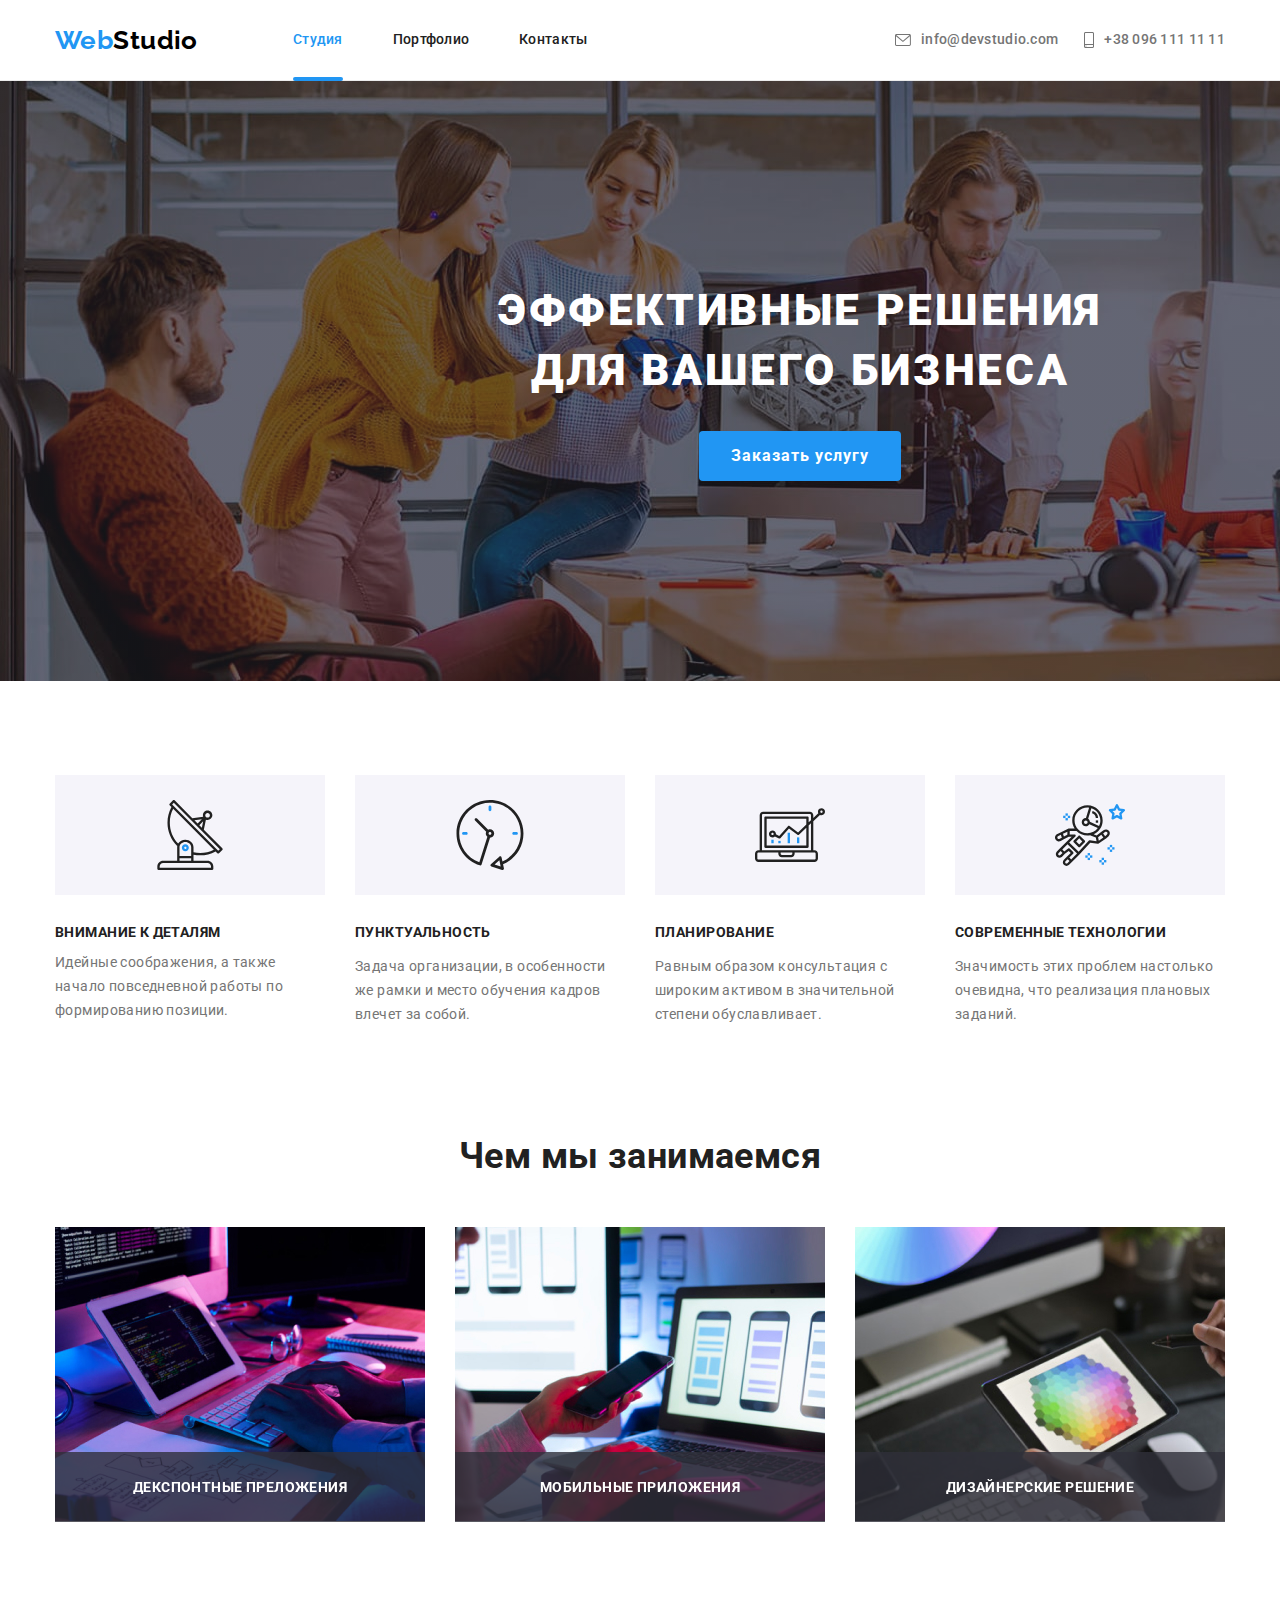
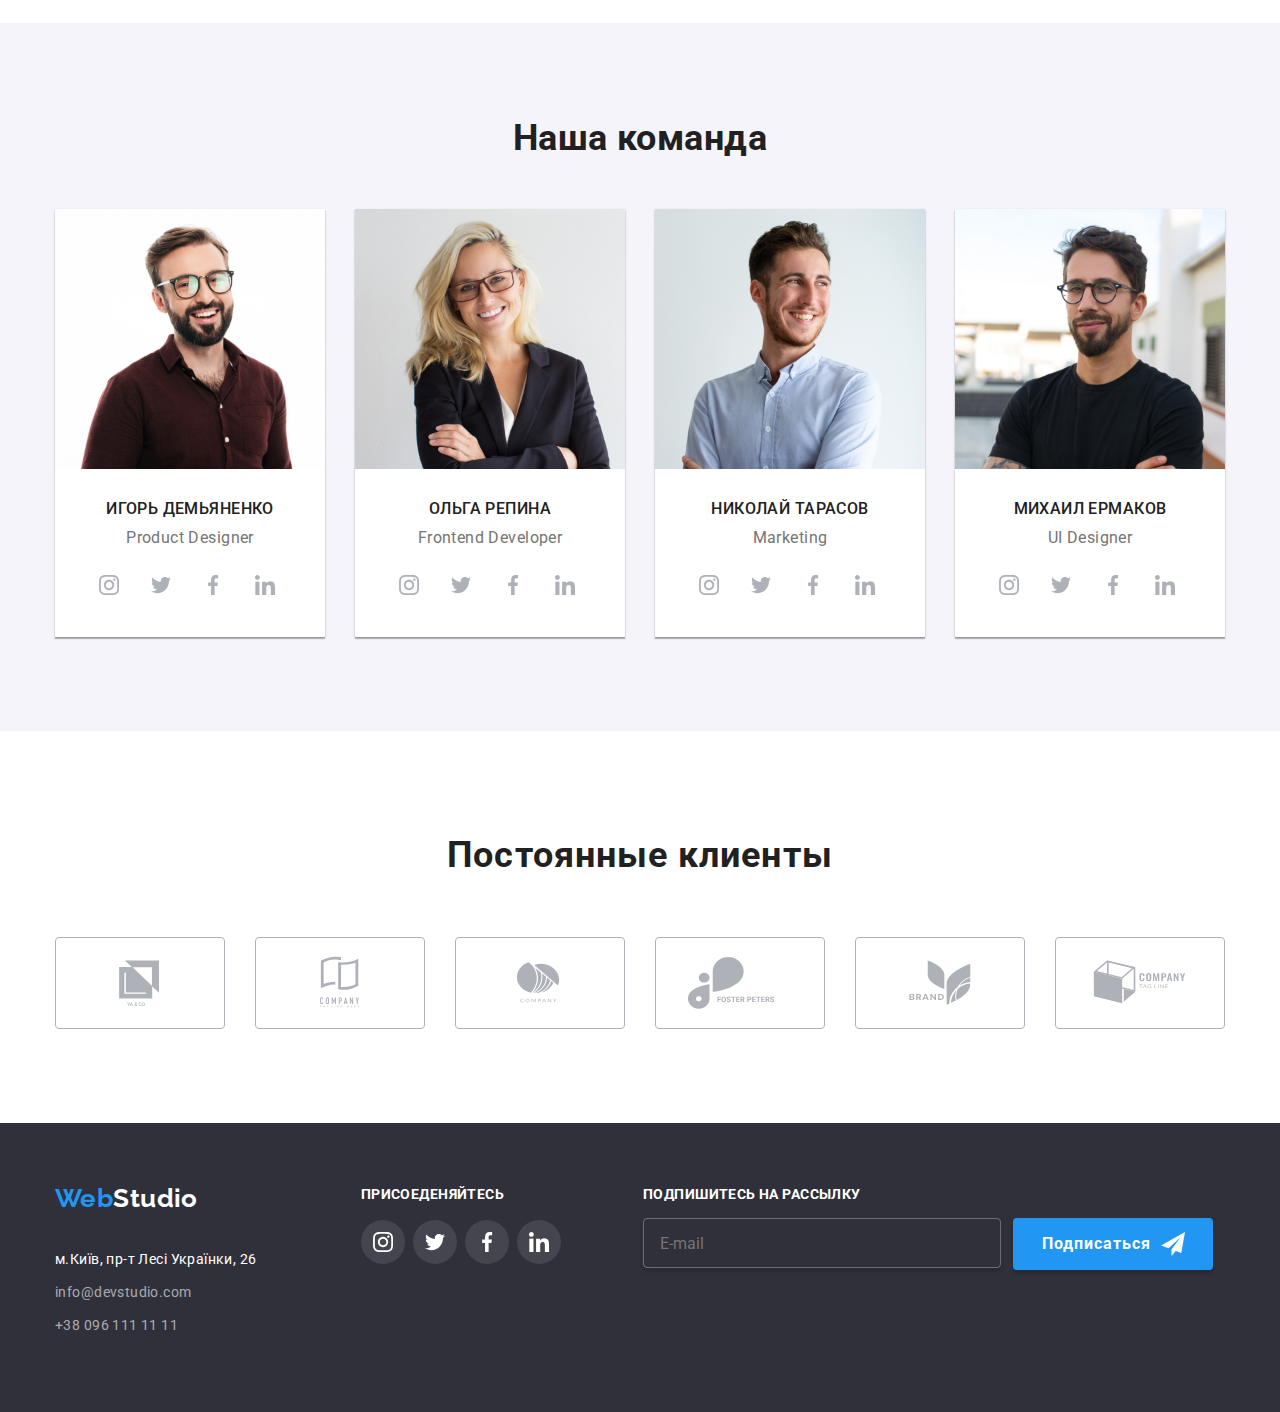
==== index.html @ c4ec2a6c "1" ====
<!DOCTYPE html>
<html lang="ru">
	<head>
		<meta charset="UTF-8" />
		<meta name="viewport" content="width=device-width, initial-scale=1.0" />
		<link href="https://fonts.googleapis.com/css2?family=Raleway:wght@400;700&family=Roboto:wght@400;900&display=swap" rel="stylesheet" />
		<link rel="stylesheet" href="https://cdnjs.cloudflare.com/ajax/libs/modern-normalize/0.7.0/modern-normalize.min.css" />
		<link rel="stylesheet" href="./css/style.css" />
        <link rel="stylesheet" href="./css/sprite.css">
		<title>Home-work-5</title>
</head>
<body>
    <header class="header">
    <div class="container">
    <!-- Основная навигация -->
    <nav class="nav">
        <a class="logo link" href="./index.html"><span class="logo-text">Web</span>Studio</a>
        <ul class="list">
        <li class="item">
            <a class="link current" href="./index.html"> Студия</a>
        </li>
        <li class="item">
        <a class="link" href="./portfolio.html">Портфолио</a>
        </li>
        <li class="item">
            <a class="link" href="#address">Контакты</a>
        </li>
        </ul>
    </nav>
    <!--контакты-->
    <ul class="contacts list">
        <li class="contacts-item">
        <a class="link" href="mailto:info@devstudio.com">
            <svg class="contacts-icon"width="16" height="12" viewBox="0 0 43 32">
                <use href="./images/symbol-defs.svg#icon-envelope-hover"></use>
            </svg>
        info@devstudio.com
        </a>

        </li>
        <div class="icom-tel"></div>
        <li class="contacts-item">
        <a class="link" href="tel:+380961111111">
            <svg class="contacts-icon"width="10" height="16" viewBox="0 0 20 32">
                <use href="./images/symbol-defs.svg#icon-smartphone"></use>
            </svg>
        +38 096 111 11 11
        </a>
    </li>
    </ul>
</div>
    </header>  
    <main>
    <!-- Блок Герой -->
    <section class="hero">
        <h1 class="hero-titel">
            Эффективные решения <br />
            для вашего бизнеса
        </h1>
        <button class="button-hero" type="button" data-modal-open>Заказать услугу</button>
        <div class="backdrop is-hidden" data-modal>
            <div class="modal">
                <button class="button-close" data-modal-close>
                    <svg class="close-icon" width="18" height="18" viewBox="0 0 30 30">
                        <use href="./images/close-icon.svg#icon-close-black-18dp-2-1"></use>
                    </svg>
                </button>

            <form class="speaker form" autocomplete="off">
                <h2 class="title-form">Оставьте свои данные, мы вам перезвоним</h2>
                <div class="form-field">
                <label for="name">Имя</label>
                <div class="position-icon">
                    <input type="text" name="name" id="name" autocomplete="on" minlength=""  required />
                    <span class="icon">
                        <svg class="name-icon" width="18" height="18" viewBox="0 0 32 32">
                            <use href="./images/sprite-modal.svg#icon-person-black-18dp-1"></use>
                        </svg>
                    </span>
                </div>
                </div>
                
                <div class="form-field">
                    <label for="tel">Телефон</label>
                    <div class="position-icon">
                        <input type="number" name="tel" id="tel" autocomplete="on" required />
                        <span class="icon">
                            <svg class="name-icon" width="18" height="18" viewBox="0 0 32 32">
                                <use href="./images/sprite-modal.svg#icon-phone-black-18dp-1"></use>
                            </svg>
                        </span>
                    </div>
                    </div>

                    <div class="form-field">
                        <label for="mail">Почта</label>
                        <div class="position-icon">
                            <input type="email" name="mail" id="mail" autocomplete="on" required />
                            <span class="icon">
                                <svg class="name-icon" width="18" height="18" viewBox="0 0 32 32">
                                    <use href="./images/sprite-modal.svg#icon-email-black-18dp-1"></use>
                                </svg>
                            </span>
                        </div>
                        </div>
                
                <div class="form-comment">
                    <label for="comment">Коментарий</label>
                    <textarea  name="comment" id="comment" rows="8" placeholder="Ведите текст" required ></textarea >
                </div>
                
                    <label class="modal-consent">
                        <input class="modal-checkbox" type="checkbox" name="policy" required>
                        <span class="checkbox-icon"></span>
                        <span>Соглашаюсь с рассылкой и принимаю <a class="modal-link-consent" href="#"> Условия договора</a></span>
                        </label>
                    <div class="button-container">
                    <button class="button-form" type="submit">Отправить</button>
                    </div>
                </form>
            </div>
        </div>
    </section>
    <!-- Наши приимущества -->
    <section class="advantages">
    <div class="container"><h2 class="hidden">Наши приимущества</h2>
    <ul class="list">
            <li class="advantages-list">
                <div class="advantages-svg">
                    <svg class="advantages-icon" width="70" height="70" viewBox="0 0 32 32">
                        <use href="./images/symbol-defs.svg#icon-antenna-1"></use>
                    </svg>
                </div>
            <h3 class="titel">Внимание к деталям</h3>
            <p class="advantages-text">
            Идейные соображения, а также начало повседневной работы по
            формированию позиции.
        </p>
        </li>
        <li class="advantages-list">
            <div class="advantages-svg">
                <svg class="advantages-icon"width="70" height="70" viewBox="0 0 32 32">
                    <use href="./images/symbol-defs.svg#icon-clock-1"></use>
                </svg>
            </div>
            <h3 class="titel">Пунктуальность</h3>
            <p class="text">
            Задача организации, в особенности же рамки и место обучения кадров
            влечет за собой.
        </p>
        </li>
        <li class="advantages-list">
            <div class="advantages-svg">
                <svg class="advantages-icon"width="70" height="70" viewBox="0 0 32 32">
                    <use href="./images/symbol-defs.svg#icon-diagram-1"></use>
                </svg>
            </div>
            <h3 class="titel">Планирование</h3>
            <p class="text">
            Равным образом консультация с широким активом в значительной
            степени обуславливает.
        </p>
        </li>
        <li class="advantages-list">
            <div class="advantages-svg">
                <svg class="advantages-icon"width="70" height="70" viewBox="0 0 32 32">
                    <use href="./images/symbol-defs.svg#icon-astronaut-1"></use>
                </svg>
            </div>
        <h3 class="titel">Современные технологии</h3>
        <p class="text">
            Значимость этих проблем настолько очевидна, что реализация
            плановых заданий.            
            </p>
        </li>
    </ul></div>
    </section>
    <!-- Чем мы занимаемся -->
    <section class="work">
        <div class="container"><h2 class="titel">Чем мы занимаемся</h2>
        <ul class="list">
            <li class="item">
            <img src="./images/work/pc-tablet.jpg" alt="Кодировка" width="370"/>
            <p class="text">декспонтные преложения</p>
        </li>
        <li class="item">
            <img src="./images/work/laptopandphone.jpg" alt="Разработка приложений" width="370"/>
            <p class="text">мобильные приложения</p>
        </li>
        <li class="item">
            <img src="./images/work/tablet.jpg" alt="Веб-дизайн" width="370"/>
            <p class="text">дизайнерские решение</p>
        </li>
        </ul></div>
    </section>
    <!-- Команада -->
    <section class="team">
        <div class="container"><h2 class="titel">Наша команда</h2>

        <ul class="list">
        <li class="card">
        <img src="./images/team/egor.jpg" alt="Игорь" width="270" />
        <h3 class="titel">Игорь Демьяненко</h3>
        <p class="text">Product Designer</p>

        <ul class="social-list">
                <li class="social-item">
                    <a class="social-link" href="https://www.instagram.com/" target="_blank">
                    <svg class="social-icon"width="20" height="20" viewBox="0 0 20 20">
                        <use href="./images/social networks/sprite.svg#icon-instagram"></use>
                    </svg>
                    </a>
                </li>
                <li class="social-items">
                    <a class="social-link" href="https://twitter.com/" target="_blank">
                    <svg class="social-icon"width="20" height="20" viewBox="0 0 20 20">
                        <use href="./images/social networks/sprite.svg#icon-twitter"></use>
                    </svg>
                    </a>
                </li>
                <li class="social-item">
                    <a class="social-link" href="https://uk-ua.facebook.com/" target="_blank">
                    <svg class="social-icon"width="20" height="20" viewBox="0 0 20 20">
                        <use href="./images/social networks/sprite.svg#icon-facebook"></use>
                    </svg>
                    </a>
                </li>
                <li class="social-item">
                    <div>
                    <a class="social-link" href="https://ru.linkedin.com/" target="_blank">
                    <svg class="social-icon"width="20" height="20" viewBox="0 0 20 20">
                        <use href="./images/social networks/sprite.svg#icon-linkedin"></use>
                    </svg>
                    </a>
                </div>
                </li>
        </ul>
        </li>
        
        <li class="card">
        <img src="./images/team/olga.jpg" alt="Ольга" width="270" />
        <h3 class="titel">Ольга Репина</h3>
        <p class="text">Frontend Developer</p>
        <ul class="social-list">
            <li class="social-item">
                <a class="social-link" href="https://www.instagram.com/" target="_blank">
                <svg class="social-icon"width="20" height="20" viewBox="0 0 20 20">
                    <use href="./images/social networks/sprite.svg#icon-instagram"></use>
                </svg>
                </a>
            </li>
            <li class="social-items">
                <a class="social-link" href="https://twitter.com/" target="_blank">
                <svg class="social-icon"width="20" height="20" viewBox="0 0 20 20">
                    <use href="./images/social networks/sprite.svg#icon-twitter"></use>
                </svg>
                </a>
            </li>
            <li class="social-item">
                <a class="social-link" href="https://uk-ua.facebook.com/" target="_blank">
                <svg class="social-icon"width="20" height="20" viewBox="0 0 20 20">
                    <use href="./images/social networks/sprite.svg#icon-facebook"></use>
                </svg>
                </a>
            </li>
            <li class="social-item">
                <div>
                <a class="social-link" href="https://ru.linkedin.com/" target="_blank">
                <svg class="social-icon"width="20" height="20" viewBox="0 0 20 20">
                    <use href="./images/social networks/sprite.svg#icon-linkedin"></use>
                </svg>
                </a>
            </div>
            </li>
    </ul>
    </li>

        </li>
        <li class="card">
        <img src="./images/team/mikola.jpg" alt="Николай" width="270" />
        <h3 class="titel">Николай Тарасов</h3>
        <p class="text">Marketing</p>
        <ul class="social-list">
            <li class="social-item">
                <a class="social-link" href="https://www.instagram.com/" target="_blank">
                <svg class="social-icon"width="20" height="20" viewBox="0 0 20 20">
                    <use href="./images/social networks/sprite.svg#icon-instagram"></use>
                </svg>
                </a>
            </li>
            <li class="social-items">
                <a class="social-link" href="https://twitter.com/" target="_blank">
                <svg class="social-icon"width="20" height="20" viewBox="0 0 20 20">
                    <use href="./images/social networks/sprite.svg#icon-twitter"></use>
                </svg>
                </a>
            </li>
            <li class="social-item">
                <a class="social-link" href="https://uk-ua.facebook.com/" target="_blank">
                <svg class="social-icon"width="20" height="20" viewBox="0 0 20 20">
                    <use href="./images/social networks/sprite.svg#icon-facebook"></use>
                </svg>
                </a>
            </li>
            <li class="social-item">
                <div>
                <a class="social-link" href="https://ru.linkedin.com/" target="_blank">
                <svg class="social-icon"width="20" height="20" viewBox="0 0 20 20">
                    <use href="./images/social networks/sprite.svg#icon-linkedin"></use>
                </svg>
                </a>
            </div>
            </li>
    </ul>
    </li>
        </li>
        <li class="card">
            <img src="./images/team/mihailo.jpg" alt="Михаил" width="270" />
            <h3 class="titel">Михаил Ермаков</h3>
            <p class="text">UI Designer</p>
            <ul class="social-list">
                <li class="social-item">
                    <a class="social-link" href="https://www.instagram.com/" target="_blank">
                    <svg class="social-icon"width="20" height="20" viewBox="0 0 20 20">
                        <use href="./images/social networks/sprite.svg#icon-instagram"></use>
                    </svg>
                    </a>
                </li>
                <li class="social-items">
                    <a class="social-link" href="https://twitter.com/" target="_blank">
                    <svg class="social-icon"width="20" height="20" viewBox="0 0 20 20">
                        <use href="./images/social networks/sprite.svg#icon-twitter"></use>
                    </svg>
                    </a>
                </li>
                <li class="social-item">
                    <a class="social-link" href="https://uk-ua.facebook.com/" target="_blank">
                    <svg class="social-icon"width="20" height="20" viewBox="0 0 20 20">
                        <use href="./images/social networks/sprite.svg#icon-facebook"></use>
                    </svg>
                    </a>
                </li>
                <li class="social-item">
                    <div>
                    <a class="social-link" href="https://ru.linkedin.com/" target="_blank">
                    <svg class="social-icon"width="20" height="20" viewBox="0 0 20 20">
                        <use href="./images/social networks/sprite.svg#icon-linkedin"></use>
                    </svg>
                    </a>
                </div>
                </li>
        </ul>
        </li>
    </section>
    <!--Клиенты-->
    <section class="clients">
        <div class="container"><h2 class="clients-title">Постоянные клиенты</h2>
            <ul class="clients-list">
                
                <li class="clients-border">
                    <a class="icons-link" href="#">
                    <svg class="svg-icon" wight="106" height="60px" viewBox="0 0 57 32">
                        <use href="./images/clients/sprite-clients.svg#icon-logo-client1"></use>
                    </svg>
                    </a>
                </li>

                <li class="clients-border">
                    <a class="icons-link" href="#">
                    <svg class="svg-icon" wight="106" height="60px" viewBox="0 0 57 32">
                        <use href="./images/clients/sprite-clients.svg#icon-logo-client2"></use>
                    </svg>
                    </a>
                </li>

                <li class="clients-border">
                    <a class="icons-link" href="#">
                    <svg class="svg-icon"  wight="106" height="60px" viewBox="0 0 57 32">
                        <use href="./images/clients/sprite-clients.svg#icon-logo-client3"></use>
                    </svg>
                    </a>
                </li>

                <li class="clients-border">
                    <a class="icons-link" href="#">
                    <svg class="svg-icon" wight="106" height="60px" viewBox="0 0 57 32">
                        <use href="./images/clients/sprite-clients.svg#icon-foster_peters"></use>
                    </svg>
                    </a>
                </li>

                <li class="clients-border">
                    <a class="icons-link" href="#">
                    <svg class="svg-icon" wight="106" height="60px" viewBox="0 0 57 32">
                        <use href="./images/clients/sprite-clients.svg#icon-logo-client4"></use>
                    </svg>
                    </a>
                </li>

                <li class="clients-border">
                    <a class="icons-link" href="#">
                    <svg class="svg-icon" wight="106" height="60px" viewBox="0 0 57 32">
                        <use href="./images/clients/sprite-clients.svg#icon-logo-client6"></use>
                    </svg>
                    </a>
                </li>
            </ul>

    </section>
    </main>
    <!-- Футер сайта -->
    <footer class="footer">
        <div class="footer container">
            <div class="box-adress">
            <a class="logo link" href="./index.html"><span class="logo-text">Web</span>Studio</a>
            <address id="address" class="address">
            <ul class="adress-list">
                <li><a class="address-text" href="https://goo.gl/maps/CPtrU1FHBa2aNyZL9" target="_blank" rel="noopener noreferrer nofollow">м.Київ, пр-т Лесі Українки, 26</a></li>
                <li><a class="link" href="mailto:info@devstudio.com">info@devstudio.com</a></li>
                <li><a class="link" href="tel:+380961111111">+38 096 111 11 11</a></li>
            </ul>
            </address>
            </div>
            <div class="box-social">
            <h2 class="social-title">ПРИСОЕДЕНЯЙТЕСЬ</h2>
            <ul class="social-list-footer">
                <li class="social-item">
                    <a class="footer-link" href="https://www.instagram.com/" target="_blank">
                    <svg class="social-icon-footer"width="20" height="20" viewBox="0 0 20 20">
                        <use href="./images/social networks/sprite.svg#icon-instagram"></use>
                    </svg>
                    </a>
                </li>
                <li class="social-items">
                    <a class="footer-link" href="https://twitter.com/" target="_blank">
                    <svg class="social-icon-footer"width="20" height="20" viewBox="0 0 20 20">
                        <use href="./images/social networks/sprite.svg#icon-twitter"></use>
                    </svg>
                    </a>
                </li>
                <li class="social-item">
                    <a class="footer-link" href="https://uk-ua.facebook.com/" target="_blank">
                    <svg class="social-icon-footer"width="20" height="20" viewBox="0 0 20 20">
                        <use href="./images/social networks/sprite.svg#icon-facebook"></use>
                    </svg>
                    </a>
                </li>
                <li class="social-item">
                    <div>
                    <a class="footer-link" href="https://ru.linkedin.com/" target="_blank">
                    <svg class="social-icon-footer"width="20" height="20" viewBox="0 0 20 20">
                        <use href="./images/social networks/sprite.svg#icon-linkedin"></use>
                    </svg>
                    </a>
                </div>
                </li>
        </ul>
        </li>

            </div>
            <div class="subscribe">
                <h2 class="visually-hidden">Форма подписки</h2>
                <h3 class="social-title"><b>Подпишитесь на рассылку</b></h3>
                <form class="modal-form" autocomplete="off">
                <div class="footer-form">
                    <label for="mail"></label>
                    <input type="email" name="email" id="mail" placeholder="E-mail" />
                    <button class="link-button" type="submit">Подписаться
                    <svg class="subscribe-icon" width="24" height="24">
                        <use href="./images/sprite-modal.svg#icon-icon-send"></use>
                    </svg>
                    </button>
                </div>
                </form>
            </div>
            </div>
        </div>
    </footer>
</body>
<script src="./js/modal.js"></script>
</html>
---- css/style.css ----
/* основной цвет фона #FFFFFF; */
/* вторичный цвет фона #2F303A */
/* цвет основного текста #212121; */
/* цвет вторичного текста #757575; */
/* белый #FFFFFF */
/* акцент #2196F3; */
/* цвет фона команды #F5F4FA; */
/* цвет ссылок футера rgba(255, 255, 255, 0.6); */

:root {
	--primary-text-color: #757575;
	--primary-bg-color: #ffffff;
	--secondary-bg-color: #f5f4fa;
	--footer-hero-bg-color: #2f303a;
	--titel-link-color: #212121;
	--secondary-link-color: #757575;
	--accent-color: #2196f3;
	--logo-up-color: #000000;
	--logo-down-color: #ffffff;
	--address-color: #ffffff;
	--address-secondary-color: rgba(255, 255, 255, 0.6);
}
  /* Общее */
body {
	color: var(--primary-text-color);
	background-color: var(--primery-bg-color);
	font-family: Roboto, sans-serif;
	font-size: 14px;
	line-height: 1.71;
	letter-spacing: 0.03em;
}

ul { list-style: none; }

  /* списки */
.list {
	list-style: none;
	padding: 0;
	margin: 0;
}

  /* ссылки */
.link {
	text-decoration: none;
}

  /* заголовки */
.titel {
	color: var(--titel-link-color);

	font-weight: 700;
	font-size: 36px;
	line-height: 1.17;
	text-align: center;
}

.hidden {
	display: none;
}

  /* контейнер */
.container {
	margin-right: auto;
	margin-left: auto;
	width: 1200px;
	padding-left: 15px;
	padding-right: 15px;
}

  /* Шапка сайта */
.header {
	border-bottom: 1px solid #ececec;
}

.item:hover:after,
.item:active:after,
.item:hover:focus{
	width: 100%;

}



.header > .container {
	display: flex;
	justify-content: space-between;
}

.nav {
	display: flex;
	justify-content: space-between;
	align-items: center;
}

.nav > .list {
	display: flex;
	padding: 0px;
}

  /* Логотип */
.logo {
	margin-right: 93px;

	color: var(--logo-up-color);

	font-family: Raleway, sans-serif;
	font-weight: 700;
	font-size: 26px;
	line-height: 1.19;
	width: 145px;
	height: 31px;
}
.footer .logo {
	color: var(--logo-down-color);
}

.logo-text {
	color: var(--accent-color);
}

  /* Навигация сайта */
.nav > .list .link {
	display: block;
	padding-top: 32px;
	padding-bottom: 32px;
	position: relative;
	color: var(--titel-link-color);
	font-weight: 500;
	font-size: 14px;
	line-height: 1.14;
	letter-spacing: 0.02em;
	
	transition-property: color; 
	transition-duration: 250ms;
	transition-timing-function:cubic-bezier(0.4, 0, 0.2, 1);
}

.nav > .list > .item:not(:last-child) {
	margin-right: 50px;
}

.nav > .list .link:hover,
.nav > .list .link:focus {
		color: var(--accent-color);
		outline: none;
}

.nav > .list .link.current {
	color: var(--accent-color);
	display: block;
	
}

  /* подчеркивание  */
.nav > .list .link.current::after {
	content: "";

	position: absolute;
	bottom: -1px;
	left: 0;
	width: 100%;
	height: 4px;
	background-color: var(--accent-color);
	border-radius: 2px;
}

.nav > .list .link.current:focus::after,
.nav > .list .link.current:hover::after{
	display: block;
	background-color: #2196F3;
}
.nav > .list .link::before {
	content: "";

	position: absolute;
	bottom: -1px;
	left: 0;
	width: 100%;
	height: 4px;
	background-color: var(--accent-color);
	border-radius: 2px;
	opacity: 0;
	transition: opacity 250ms cubic-bezier(0.4, 0, 0.2, 1);

}

.nav > .list .link:hover::before{
	display: block;
	opacity: 1;
	background-color: #2196F3;
}

  /* контакты */
.contacts.list {
	display: flex;
	align-items: center;
	
	
}
.icom-mail::before{
	display: flex;

	height: 16px;
	width: 16px;
	background-position: center;
    background-repeat: no-repeat;
	margin-right: 10px;
	
}
.icom-tel::before{
	display: block;
	content: "";
	height: 16px;
	width: 16px;
	background-position: center;
    background-repeat: no-repeat;
	margin-right: 10px;
	
}

.contacts-icon{
	margin-right: 10px;
}

.contacts > .item:not(:last-child) {
	padding-left: 0px;
	margin-right: 50px;
	
}

.contacts .link {
	display: flex;
	align-items: center;
	justify-content: center;
	padding-top: 32px;
	padding-bottom: 32px;
	color: var(--secondary-link-color);
    fill: #757575;
	font-weight: 500;
	font-size: 14px;
	line-height: 1.14;
	letter-spacing: 0.02em;

	transition-property: color, fill; 
	transition-duration: 250ms;
	transition-timing-function:cubic-bezier(0.4, 0, 0.2, 1);
}
.contacts-item{

	display: flex;
	align-items: center;
	justify-content: center;
	
}

.contacts .link:hover,
.contacts .link:active,
.contacts .link:focus {
	fill: #2196F3;
	color: var(--accent-color);

}

  /* Блок герой */
.hero {
	display: block;
	margin: 0px auto;
	padding: 200px 0;
	width: 1600px;
	height: 600px;
	margin-right: auto;
	margin-left: auto;
	margin-bottom: 94px;

	max-width: 1600px;
	background-image: linear-gradient(to right,rgba(47, 48, 58, 0.4),rgba(47, 48, 58, 0.4)), url(../images/Gradient.jpg);
}

.hero > .container {
	display: flex;
	flex-direction: column;
	align-items: center;
	justify-content: center;
}


.button-hero {
	display: block;
	margin: 0px auto;
	padding: 10px 32px;
	border: none;
	border-radius: 4px;

	color: var(--primary-bg-color);
	background-color: var(--accent-color);

	font-family: inherit;
	font-weight: 700;
	font-size: 16px;
	line-height: 1.87;
	letter-spacing: 0.06em;

	transition-property: background-color, color; 
	transition-duration: 250ms;
	transition-timing-function:cubic-bezier(0.4, 0, 0.2, 1);
}

.button-hero:hover,
.button-hero:focus {
	color: var(--accent-color);
	background-color: var(--primary-bg-color);

}

.hero-titel {
	margin-top: 0px;
	margin-bottom: 30px;

	color: var(--primary-bg-color);

	font-weight: 900;
	font-size: 44px;
	line-height: 1.36;
	text-align: center;
	letter-spacing: 0.06em;
	text-transform: uppercase;
}

  /* Модалка */
.backdrop{
	position: fixed;
	top: 0;
	left: 0;
	width: 100%;
	height: 100%;
	background-color:  rgba(0, 0, 0, 0.20);
	opacity: 1;
	transition: opacity 300ms cubic-bezier(0.4, 0, 0.2, 1)
}

.container-backdrop{
	display: flex;
	flex-direction: column;
}


.backdrop.is-hidden{
	opacity: 0;
	pointer-events: none;
}
  /*-------------------------------------------- */
.title-form{
	text-align: center;
	font-weight: 700;
	color: #212121;
	font-size: 20px;
	line-height: normal;
	margin-top: 0;
	margin-bottom: 12px;
}
input{
	border-radius: 4px;
    outline-color: #2196F3;
}

textarea{
	border-radius: 4px;
	resize: none;
	
}
.form-field input{
    height: 40px;
	outline-color: #2196F3;
	border: 1px solid rgba(33, 33, 33, 0.20);
	color: #212121;
	font-size: 12px;
    padding-bottom: 0;
	padding-top: 0;
	padding-left: 42px; 



	background-color: #FFFFFF;
	transition: border-color 250ms cubic-bezier(0.4, 0, 0.2, 1)
	
}

.form-field input:hover,
.form-field input:focus{
	border-color: #2196F3;
}

.form-field label{
	margin-bottom: 4px;
	font-size: 12px;
	font-weight: 400;
	letter-spacing: 0.12px;
	line-height: normal;
	font-style: normal;
}

.form-comment label{
	margin-top: 28px;
	margin-bottom: 20px;
	font-size: 12px;
	font-weight: 400;
	width: 448px;
	height: 120px;
	letter-spacing: 0.12px;
	line-height: normal;
	font-style: normal;
	color: 1px solid rgba(33, 33, 33, 0.20);
	border-radius: 4px;
}
.form-comment textarea{
	width: 448px;
	height: 120px;
	color: #212121;
	letter-spacing: 0.12px;
	font-weight: 400;
	font-size: 12px;
	border: 1px solid rgba(33, 33, 33, 0.20);
	padding: 12px 16px;
	outline-color: #2196F3;
	transition: border-color 250ms cubic-bezier(0.4, 0, 0.2, 1)
}




.form-comment textarea:hover,
.form-comment textarea:focus{
	border-color: #2196F3;
}

.form{
	width: 528px;
	height: 581px;
	margin-left: auto;
	margin-right: auto;
	padding-top: 40px;
	padding-left: 40px;
	padding-right: 40px;
	margin-bottom: 20px;
	
}
.form-comment{
	margin-bottom: 20px;
	
}
.form-field{
	display: flex;
	flex-direction: column;


    margin-bottom: 10px;
}

.form-field input::placeholder{
	color: (117, 117, 117, 0.50);
}




.button-form{
	display: block;
	width: 200px;
	height: 50px;
	border-radius: 4px;
	padding: 0;
	border: none;

	line-height: 30px /* 187.5% */;
	letter-spacing: 0.96px;
	font-weight: 700;
	text-align: center;
	
    outline-color: #2196F3;
	background: #188CE8;
	color: #FFFFFF;
	box-shadow: 0px 4px 4px 0px rgba(0, 0, 0, 0.15);
	transition: color, background-color, transform  250ms cubic-bezier(0.4, 0, 0.2, 1)
}

.button-container{
	display: flex;
	align-items: center;
	justify-content: center;
	margin-top: 30px;
	padding: 0;
}






.button-form:hover,
.button-form:focus{
	color: #ffffff;
	background-color: #1976d2;
	transform: scale(1.03);
}




.form-agreement{
	display: block;
	height: 24px;
}

.icon{
	position: absolute;
	top: 50%;
	left: 12px;
	transform: translateY(-50%);

	display: inline-block;
	width: 18px;
	height: 18px;
}




.position-icon:hover,
.position-icon:active,
.position-icon:focus{
	fill: #2196F3;
}

.position-icon{
	display: flex;
	flex-direction: column;
    background-color: #FFFFFF;
	position: relative;
	fill: #212121;
	transition: fill 250ms cubic-bezier(0.4, 0, 0.2, 1);
}

.modal-checkbox {
	position: absolute;
	width: 1px;
	height: 1px;
	margin: -1px;
	border: 0;
	padding: 0;
	clip: rect(0 0 0 0);
	overflow: hidden;
}

.checkbox-icon {
	display: inline-block;
	align-items: center;
	width: 15px;
	height: 16px;
	margin-right: 5px;

	border: 2px solid;
	border-color: #2196F3;
	border-radius: 4px;
	cursor: pointer;

	transition: all 250ms cubic-bezier(0.4, 0, 0.2, 1);
}

.modal-checkbox:checked + .checkbox-icon {
	border-color: transparent;
	background-color: #2196F3;
	background-image: url(../images/check-icon.svg);
	background-size: contain;
	background-origin: border-box;
}

.modal-link-consent {
	color: #2196F3;
	text-decoration: underline;
}

  /*-------------------------------------------- */
.modal{
	display: flex;
	flex-direction: column;
	position: absolute;
	top: 50%;
	left: 50%;
	transform: translate(-50%,-50%);

	min-height: 581px;
	min-width: 528px;
	background-color: #FFFFFF;
	box-shadow: 0px 2px 1px 0px rgba(0, 0, 0, 0.20), 0px 1px 1px 0px rgba(0, 0, 0, 0.14), 0px 1px 3px 0px rgba(0, 0, 0, 0.12);
	border-radius: 4px;
    
	transform: translate(-50%,-50%) scale(1);
	transition: transform 700ms cubic-bezier(0.4, 0, 0.2, 1) 	
}
.backdrop.is-hidden .modal{
	transform: translate(-50%,-50%) scale(0.8);
}

.button-close{
	position: absolute;
	display: flex;
	align-items: center;
	justify-content: center;
    top: 6px;
	right: 6px;
	outline-color: #2196F3;

    border: 1px solid currentColor;
    width: 30px;
    height: 30px;
    border-radius: 50%;
    color: rgba(0, 0, 0, 0.10);
	background-color: #FFFFFF;
    cursor: pointer;

	transition: color, border, transform  250ms cubic-bezier(0.4, 0, 0.2, 1)
	
}


.button-close:hover,
.button-close:focus{
	fill:  #2196f3;
	transform: scale(1.3);
}

.close-icon{
	width: 18px;
	height: 18px;

}
  /* Блок Наши приимущества */
.advantages {
	margin-bottom: 94px;
}

.advantages > .container > .list {
	display: flex;
}

.advantages .titel {
	margin-top: 30px;
	margin-bottom: 10px;

	font-weight: 700;
	font-size: 14px;
	line-height: 1.14;
	text-transform: uppercase;
	text-align: start;
}
.list-item::before{
	display: block;
	content: "";
	height: 120px;
	width: 270px;
	margin-bottom: 30px;
	background-repeat: no-repeat;
	background-position: center;
}
.advantages-text{
	margin-top: 0px;
}


.advantages-svg{
	display: flex;
	align-items: center;
	justify-content: center;
	background-color: #F5F4FA;
	width: 270px;
	height: 120px;
}

.advantages .list-item > .text {
	margin: 0;
}

	


.advantages .list-item {
	width: 270px;
}

.advantages-list:not(:last-child) {
	margin-right: 30px;
}

  /* Блок Work  */
.work {
	margin-bottom: 94px;
}

.work .titel {
	margin: 0;
	margin-bottom: 50px;
}

.work .list {
	display: flex;
	justify-content: center;
}


.work .list > .item:not(:last-child) {
	margin-right: 30px;
}
.work .list > .item {
    position: relative;
}

.work .text {
    position: absolute;
	left: 0;
	bottom: 0;
	width: 100%;
    margin-bottom: 7px;
    padding-top: 27px;
    padding-bottom: 27px;
    font-weight: 700;
    font-size: 14px;
    line-height: 1.143;
    text-align: center;
    text-transform: uppercase;
    color: var(--logo-down-color);
    background-color: rgba(47, 48, 58, 0.8)
}

  /* Блок Каманда */

.social-list{
	display: flex;
	list-style: none;
	gap: 8px;
	padding-bottom: 30px;
	padding-left: 32px;
	padding-right: 32px;
}

.social-link{
	display: flex;
	align-items: center;
	justify-content: center;
	fill:#AFB1B8;
	background-color: #ffffff;
	width: 44px;
	height: 44px;
	border-radius: 50%;


	transition-property: background-color, fill; 
	transition-duration: 250ms;
	transition-timing-function:cubic-bezier(0.4, 0, 0.2, 1);
	
}

.social-icon{
	display: flex;
	align-items: center;
	justify-content: center;
	width: 20px;
	height: 20px;
	
}

.social-link:hover,
.social-link:focus{
	background-color: #2196f3;
	fill:  #ffffff;

}

.team {
	padding-top: 94px;
	padding-bottom: 94px;

	background-color: var(--secondary-bg-color);
}

.team .titel {
	margin: 0;
	margin-bottom: 50px;
}

.team .list {
	display: flex;
}

.card:not(:last-child) {
	margin-right: 30px;
}

.card{
	background-color: var(--primary-bg-color);
	box-shadow: 0px 2px 1px 0px rgba(0, 0, 0, 0.20), 0px 1px 1px 0px rgba(0, 0, 0, 0.14), 0px 1px 3px 0px rgba(0, 0, 0, 0.12)
}
.card > .titel {
	padding-top: 30px;
	margin: 0;
	margin-bottom: 10px;

	font-weight: 500;
	font-size: 16px;
	line-height: 1.19;
}

.card > .text {
	padding-bottom: 16px;
	margin: 0;

	font-size: 16px;
	line-height: 1.19;
	text-align: center;
}

.card > img {
	display: block;
}

/*Клиенты*/
.clients{
	padding-top: 94px;
	padding-bottom: 94px;
	background-color: #FFFFFF;
	
}
.clients-title{
	color: var(--titel-link-color);
	margin-top: 0;
	margin-bottom: 50px;
	font-size:  36px;
	letter-spacing: 1.08px;
	text-align: center;
	width: "1170px";
	height: "184px";
}
.clients.list {
	display: flex;
    justify-content: space-between;
}
.clients-list{
	display: flex;
	list-style: none;
	gap: 30px;
	padding-left: 0;
    margin-top: 0;
	margin-bottom: 0;
}

.clients-border{
	display: flex;
	width: "170px";
	height: "92px";
	flex-Shrink: 0;

	}
	



.icons-link{
	display: flex;
	align-items: center;
	justify-content: center;
	padding: 16px 32px;
	fill:#AFB1B8;
	width: 170px;
	height: 92px;
	border-radius: 4px 4px;
	border: 1px solid #AFB1B8;
	
	transition: border-color 250ms cubic-bezier(0.4, 0, 0.2, 1), fill 250ms cubic-bezier(0.4, 0, 0.2, 1);
	
}

.svg{
	display: flex;
	align-items: center;
	justify-content: center;
	width: 106px;
	height: 60px;
}


.icons-link:hover,
.icons-link:focus{
	fill: #2196F3;
	border: 1px solid #2196F3;
}


/* Футер */
.footer .container{
	margin-right: auto;
	margin-left: auto;
	width: 1200px;
	padding-left: 15px;
	padding-right: 15px;
	padding-bottom: 0px;
	padding-top: 0px;
}
.footer .container{
	display: flex;
}

.footer {
	background-color: var(--footer-hero-bg-color);

	padding: 60px 0px;}

.address > .text {
	margin: 0;
    margin-top: 20px;
}
.address {
	display: flex;
	color: var(--address-color);
	font-style: normal;
}
.address .link {
	color: var(--address-secondary-color);
	display: inline-block;
	margin-top: 9px;

	transition-property: color; 
	transition-duration: 250ms;
	transition-timing-function:cubic-bezier(0.4, 0, 0.2, 1);
}
.adress-list{
	padding-left: 0;}

.address .link:hover,
.address .link:focus {
	color: var(--accent-color);
}
.address-text {
	color: #FFFFFF;

	display: inline-block;
	margin-top: 20px;
	text-decoration: none;

	transition-property: color; 
	transition-duration: 250ms;
	transition-timing-function:cubic-bezier(0.4, 0, 0.2, 1);
}
.address-text:hover,
.address-text:focus{
	color: var(--accent-color);
}

.box-adress{
	display: block;
	padding: 0px;}
.box-social{
	display: block;
	margin-left: 70px;

}
.social-title{
	margin-top: 0px ;
	color: var(--primary-bg-color);
	background-color: var(--primery-bg-color);
	font-family: Roboto, sans-serif;
	font-size: 14px;
	line-height: 1.71;
	letter-spacing: 0.03em;
}
.social-list-footer{
	display: flex;
	list-style: none;
	gap: 8px;
	padding-left: 0px;
	
}

.footer-link{
	display: flex;
	align-items: center;
	justify-content: center;
	fill:#FFFFFF;
	background-color: rgba(255, 255, 255, 0.10);
	width: 44px;
	height: 44px;
	border-radius: 50%;
	
	transition-property: background-color; 
	transition-duration: 250ms;
	transition-timing-function:cubic-bezier(0.4, 0, 0.2, 1);
	
}

.social-icon-footer{
	display: flex;
	align-items: center;
	justify-content: center;
	width: 20px;
	height: 20px;
}

.footer-link:hover,
.footer-link:focus{
	background-color: #2196f3;
	fill:  #ffffff;
}


/*subscribe*/
h3{
	margin: 0;
    padding: 0;
    color: var(--primary-background-color);
    text-transform: uppercase;
    font-weight: 700;
    font-size: 14px;
	margin-bottom: 12px;
}

b{
	margin: 0;
    padding: 0;
    color: var(--primary-background-color);
    text-transform: uppercase;
    font-weight: 700;
    font-size: 14px;
}
.link-button {
	display: inline-block;
	border: 1px solid transparent;
	padding-top: 10px;
	padding-bottom: 10px;
	padding-left: 28px;
	
	min-width: 200px;
	min-height: 50px;
	box-shadow: 0px 4px 4px rgba(0, 0, 0, 0.15);
	border-radius: 4px;
	cursor: pointer;

	color: #FFFFFF;
	background-color:#2196F3;
	outline: none;
	fill: #FFFFFF;

	font-weight: 700;
	font-size: 16px;
	line-height: 1.87;
	text-decoration: none;
	text-align: center;
	letter-spacing: 0.06em;
    transition: transform 250ms cubic-bezier(0.4, 0, 0.2, 1) 20ms;
}
.link-button:hover{

	transform: scale(1.02);
}


.subscribe {
	margin-left: auto;
}
.footer-form > .link-button {
	display: flex;
	align-items: center;
}
.subscribe-icon {
	display: flex;
	margin-left: 10px;

}
.footer-form {
	display: flex;
	width: 570px;
	margin-right: 12px;
	padding: 0;
	flex-direction: row;
	
}

.footer-form input[type='email'] {
	min-width: 358px;
	height: 50px;
	margin-right: 12px;

	background: inherit;

	border: 1px solid rgba(255, 255, 255, 0.3);
	box-shadow: 0px 4px 4px rgba(0, 0, 0, 0.15);
	border-radius: 4px;
	outline: none;

	padding: 12px 16px;
	font-size: 16px;
	line-height: 1.87;
	color: rgba(255, 255, 255, 0.6);
}

.visually-hidden {
	position: absolute;
	width: 1px;
	height: 1px;
	margin: -1px;
	border: 0;
	padding: 0;
	clip: rect(0 0 0 0);
	overflow: hidden;
}
  /* Портфолио */
.galerry-card:hover,
.galerry-card:focus-within{
	transform: scale(1.02);
    box-shadow: 1px 4px 6px 0px rgba(0, 0, 0, 0.16), 0px 4px 4px 0px rgba(0, 0, 0, 0.06), 0px 1px 1px 0px rgba(0, 0, 0, 0.12)
}

.galerry {
	padding-top: 94px;
	padding-bottom: 94px;
}

.galerry > .container > .list {
	display: flex;
	justify-content: center;
	flex-wrap: wrap;
}

.galerry .list:first-of-type {
	margin-bottom: 50px;
}

.galerry .item:not(:last-child) {
	margin-right: 8px;
}
/* кнопки галереии */
.galerry-button {
	padding: 6px 22px;
	border-radius: 4px;
	border: none;

	color: var(--titel-link-color);
	background-color: var(--secondary-bg-color);

	font-family: Roboto, sans-serif;
	font-weight: 500;
	font-size: 16px;
	line-height: 1.63;
    transition-property: color, background-color, box-shadow;
	transition-duration: 250ms;
	transition-timing-function:cubic-bezier(0.4, 0, 0.2, 1);

}

.galerry-button:hover,
.galerry-button:focus {
	color: var(--primary-bg-color);
	background-color: var(--accent-color);
	box-shadow: 0px 2px 2px 0px rgba(0, 0, 0, 0.12), 0px 1px 2px 0px rgba(0, 0, 0, 0.08), 0px 3px 1px 0px rgba(0, 0, 0, 0.10);
	
}

  /* Карты галереи */

.galerry-card-thumb {
	position: relative;
	overflow: hidden;
	
	
}

.galerry-card-info {
	position: absolute;
	top: 1px;
	left: 0;
	width: 100%;
	height: 100%;
	padding: 63px 24px;
	background-color: rgba(33, 150, 243, 0.9);
	transform: translateY(100%);
	transition: transform 250ms cubic-bezier(0.4, 0, 0.2, 1) 150ms;
}
.galerry-card-thumb:hover .galerry-card-info,
.galerry-card-thumb:focus-within .galerry-card-info {
	transform: translateY(0);
}

.galerry-card-info-text {
	display: block;
	font-weight: 400;
	font-size: 18px;
	line-height: 1.56;

	color: var(--primary-bg-color);
}


.galerry-card {
	display: block;
	
	color: var(--primary-text-color);
	font-size: 16px;
	line-height: 1.88;
	overflow: hidden;

	transition-property: box-shadow, transform; 
	transition-duration: 250ms;
	transition-timing-function:cubic-bezier(0.4, 0, 0.2, 1);

}

.galerry-card .titel {
	margin: 0;
	margin-bottom: 4px;

	font-weight: 700;
	font-size: 18px;
	line-height: 2;
	letter-spacing: 0.06em;
	text-align: start;
}

.galerry-card:not(:nth-child(3n + 3)) {
	margin-right: 30px;
}

.galerry-card:not(:nth-last-child(-n + 3)) {
	margin-bottom: 30px;
}

.galerry-card img {
	display: block;
}

.galerry-card > .link {
	color: inherit;
}

.galerry-card p {
	display: inline-block;
	margin: 0;
}

.info {
	padding: 20px 24px;
	border-right: 1px solid #eeeeee;
	border-left: 1px solid #eeeeee;
	border-bottom: 1px solid #eeeeee;
}
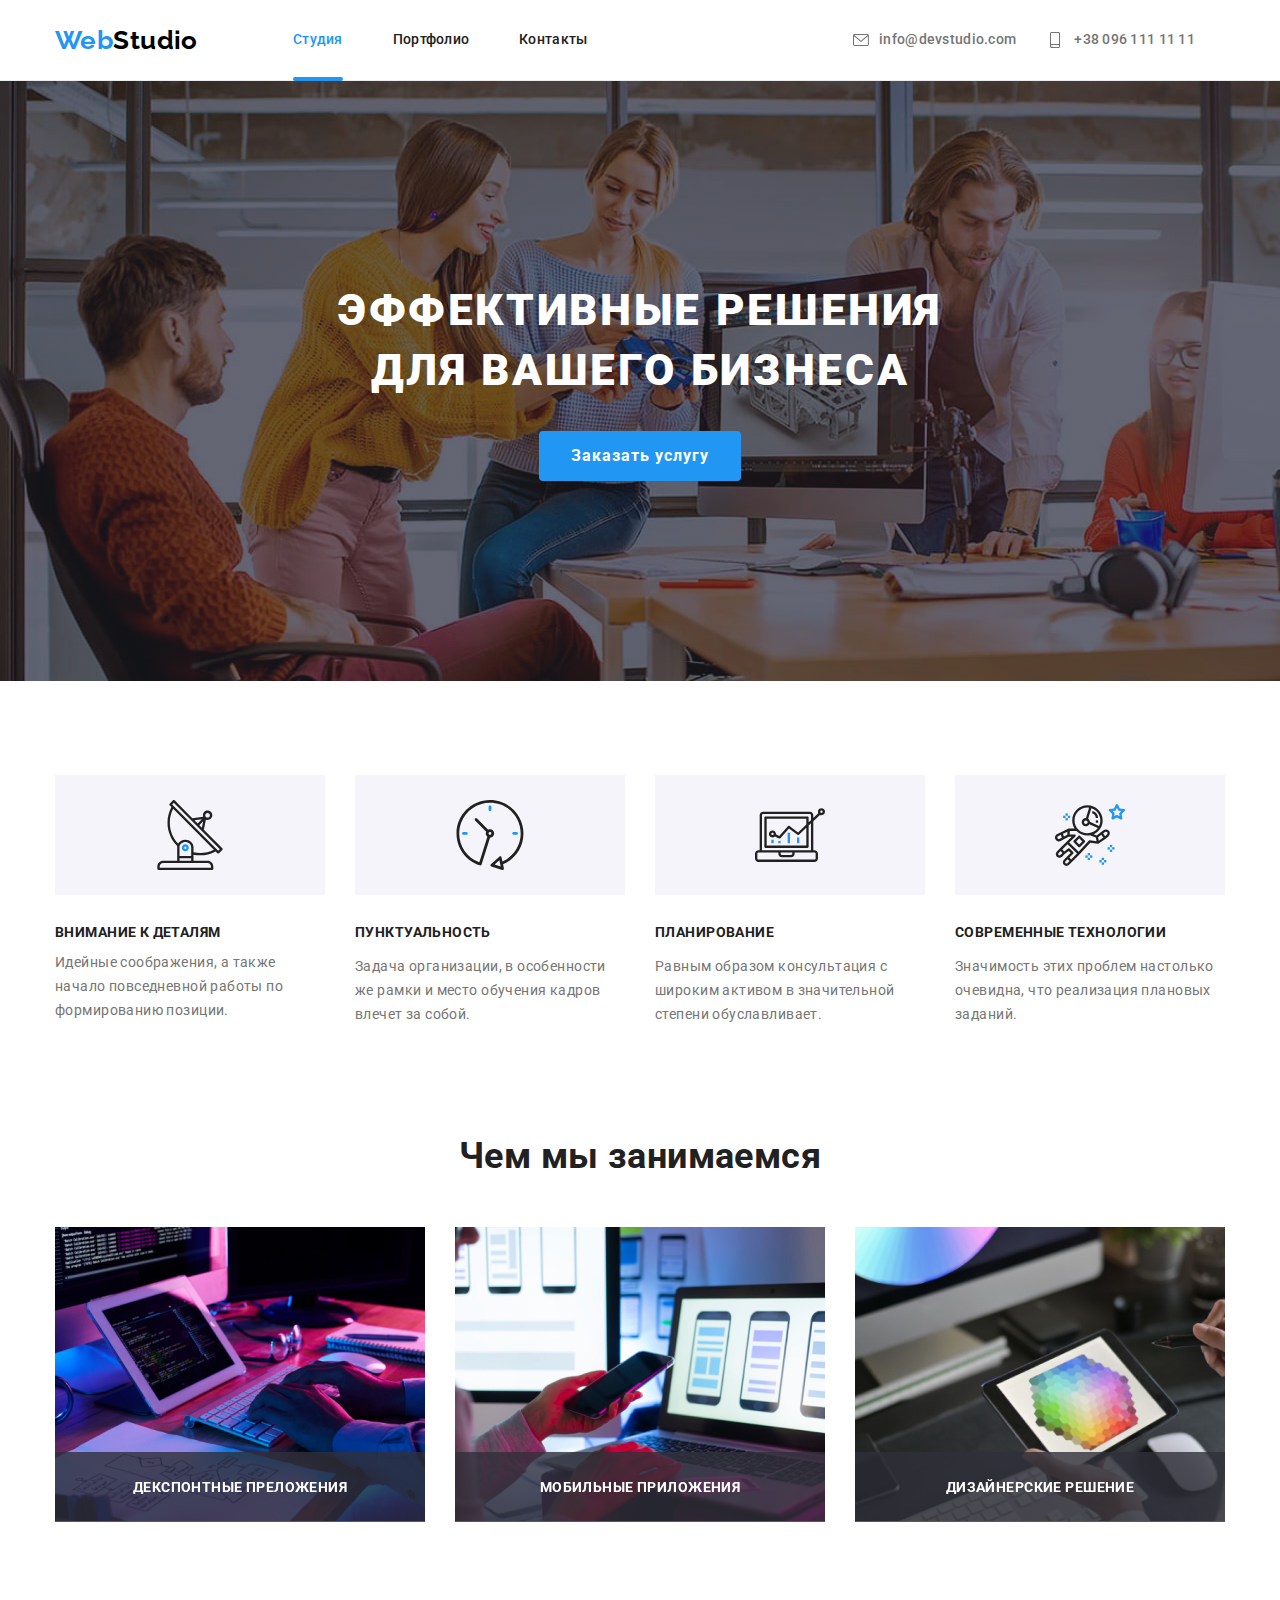
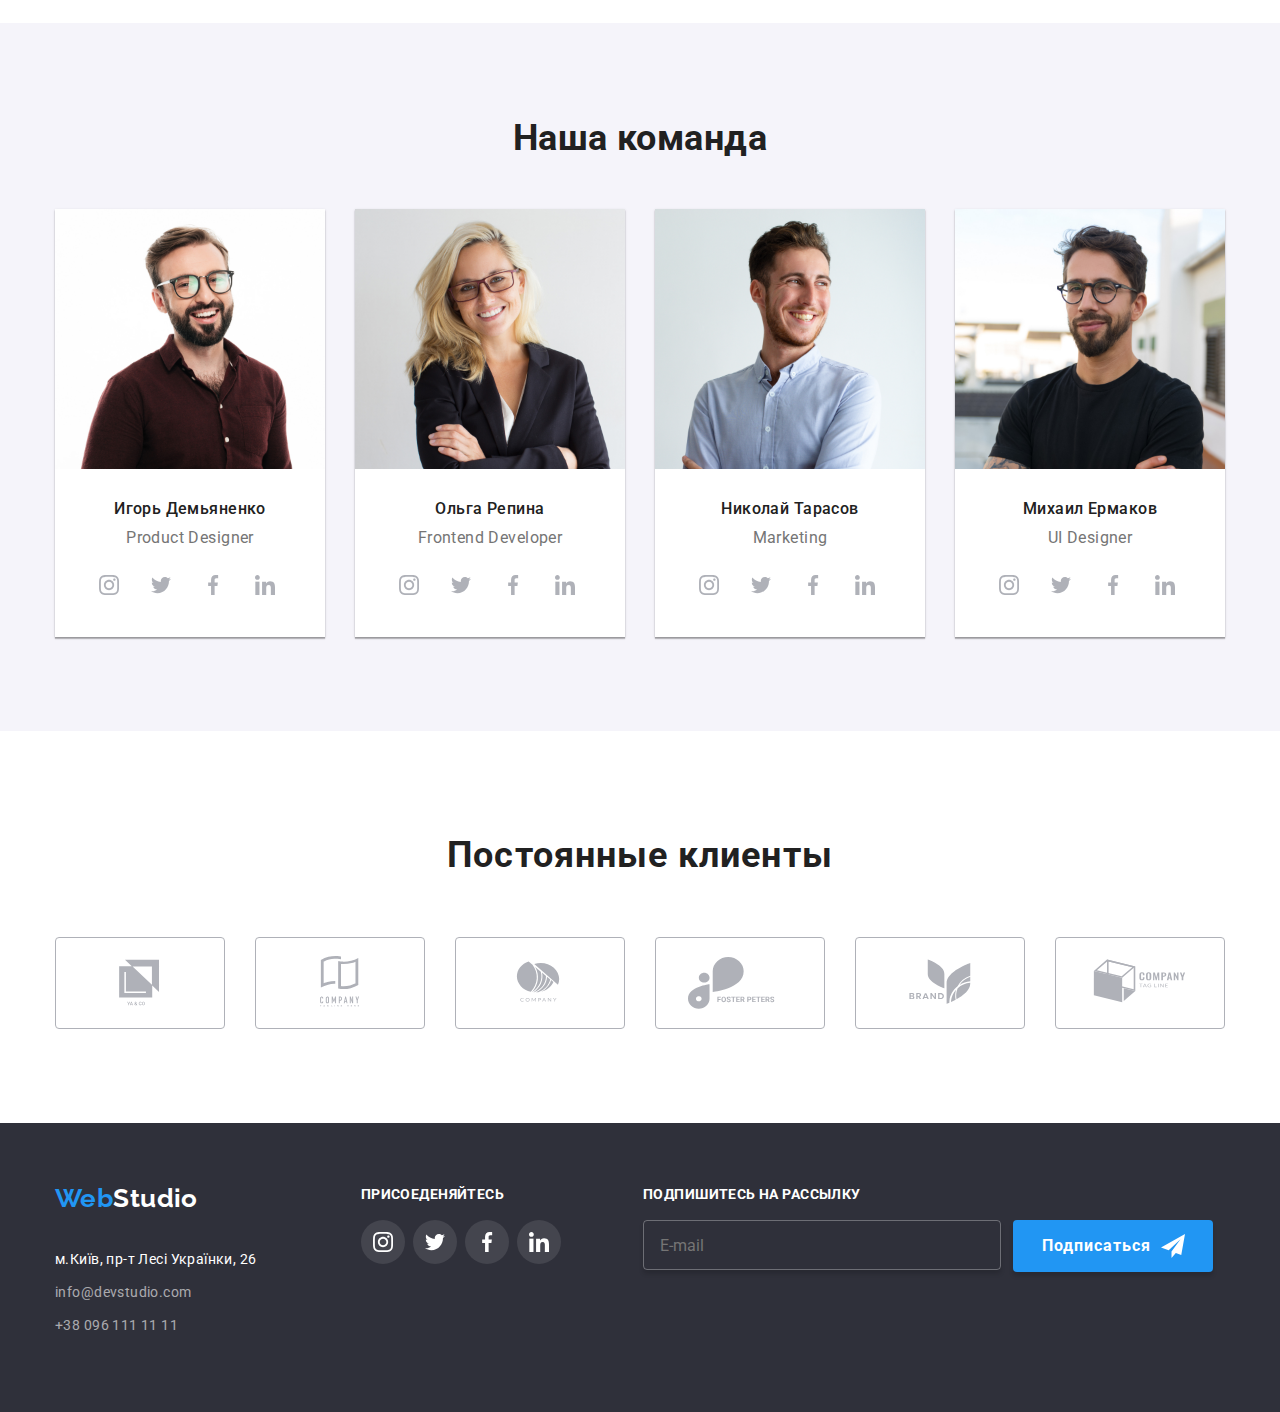
==== commit 7713ba64: "исправил ошибки" ====
--- a/index.html
+++ b/index.html
@@ -6,12 +6,15 @@
 		<link href="https://fonts.googleapis.com/css2?family=Raleway:wght@400;700&family=Roboto:wght@400;900&display=swap" rel="stylesheet" />
 		<link rel="stylesheet" href="https://cdnjs.cloudflare.com/ajax/libs/modern-normalize/0.7.0/modern-normalize.min.css" />
 		<link rel="stylesheet" href="./css/style.css" />
-        <link rel="stylesheet" href="./css/sprite.css">
-		<title>Home-work-5</title>
+        <link rel="stylesheet" href="./css/sprite.css" />
+		<title>Home-work-6</title>
 </head>
 <body>
+    <!-- Шапка сайта  -->
     <header class="header">
+    <!-- DIV CONTAINER (BODY) -->
     <div class="container">
+    
     <!-- Основная навигация -->
     <nav class="nav">
         <a class="logo link" href="./index.html"><span class="logo-text">Web</span>Studio</a>
@@ -27,36 +30,39 @@
         </li>
         </ul>
     </nav>
+
     <!--контакты-->
     <ul class="contacts list">
         <li class="contacts-item">
         <a class="link" href="mailto:info@devstudio.com">
-            <svg class="contacts-icon"width="16" height="12" viewBox="0 0 43 32">
+            <svg class="contacts-icon" width="16" height="12" viewBox="0 0 43 32">
                 <use href="./images/symbol-defs.svg#icon-envelope-hover"></use>
             </svg>
         info@devstudio.com
         </a>
 
         </li>
-        <div class="icom-tel"></div>
         <li class="contacts-item">
         <a class="link" href="tel:+380961111111">
-            <svg class="contacts-icon"width="10" height="16" viewBox="0 0 20 32">
+            <svg class="contacts-icon" width="18" height="16" viewBox="0 0 20 32">
                 <use href="./images/symbol-defs.svg#icon-smartphone"></use>
             </svg>
         +38 096 111 11 11
         </a>
     </li>
     </ul>
-</div>
+    </div>
     </header>  
+
+    <!-- Блок Герой -->
     <main>
-    <!-- Блок Герой -->
     <section class="hero">
         <h1 class="hero-titel">
-            Эффективные решения <br />
+            Эффективные решения <br>
             для вашего бизнеса
         </h1>
+
+            <!-- Окно информации пользователя -->
         <button class="button-hero" type="button" data-modal-open>Заказать услугу</button>
         <div class="backdrop is-hidden" data-modal>
             <div class="modal">
@@ -68,10 +74,11 @@
 
             <form class="speaker form" autocomplete="off">
                 <h2 class="title-form">Оставьте свои данные, мы вам перезвоним</h2>
+
                 <div class="form-field">
                 <label for="name">Имя</label>
                 <div class="position-icon">
-                    <input type="text" name="name" id="name" autocomplete="on" minlength=""  required />
+                    <input type="text" name="name" id="name" autocomplete="on" required >
                     <span class="icon">
                         <svg class="name-icon" width="18" height="18" viewBox="0 0 32 32">
                             <use href="./images/sprite-modal.svg#icon-person-black-18dp-1"></use>
@@ -83,7 +90,7 @@
                 <div class="form-field">
                     <label for="tel">Телефон</label>
                     <div class="position-icon">
-                        <input type="number" name="tel" id="tel" autocomplete="on" required />
+                        <input type="number" name="tel" id="tel" autocomplete="on" required >
                         <span class="icon">
                             <svg class="name-icon" width="18" height="18" viewBox="0 0 32 32">
                                 <use href="./images/sprite-modal.svg#icon-phone-black-18dp-1"></use>
@@ -95,7 +102,7 @@
                     <div class="form-field">
                         <label for="mail">Почта</label>
                         <div class="position-icon">
-                            <input type="email" name="mail" id="mail" autocomplete="on" required />
+                            <input type="email" name="mail" id="mail"/>
                             <span class="icon">
                                 <svg class="name-icon" width="18" height="18" viewBox="0 0 32 32">
                                     <use href="./images/sprite-modal.svg#icon-email-black-18dp-1"></use>
@@ -121,13 +128,15 @@
             </div>
         </div>
     </section>
-    <!-- Наши приимущества -->
+
+    <!-- Блок наши приимущества -->
     <section class="advantages">
-    <div class="container"><h2 class="hidden">Наши приимущества</h2>
+    <div class="container">
+    <h2 class="hidden">Наши приимущества</h2>
     <ul class="list">
             <li class="advantages-list">
                 <div class="advantages-svg">
-                    <svg class="advantages-icon" width="70" height="70" viewBox="0 0 32 32">
+                    <svg  width="70" height="70" viewBox="0 0 32 32">
                         <use href="./images/symbol-defs.svg#icon-antenna-1"></use>
                     </svg>
                 </div>
@@ -139,7 +148,7 @@
         </li>
         <li class="advantages-list">
             <div class="advantages-svg">
-                <svg class="advantages-icon"width="70" height="70" viewBox="0 0 32 32">
+                <svg width="70" height="70" viewBox="0 0 32 32">
                     <use href="./images/symbol-defs.svg#icon-clock-1"></use>
                 </svg>
             </div>
@@ -151,7 +160,7 @@
         </li>
         <li class="advantages-list">
             <div class="advantages-svg">
-                <svg class="advantages-icon"width="70" height="70" viewBox="0 0 32 32">
+                <svg width="70" height="70" viewBox="0 0 32 32">
                     <use href="./images/symbol-defs.svg#icon-diagram-1"></use>
                 </svg>
             </div>
@@ -161,9 +170,10 @@
             степени обуславливает.
         </p>
         </li>
+
         <li class="advantages-list">
             <div class="advantages-svg">
-                <svg class="advantages-icon"width="70" height="70" viewBox="0 0 32 32">
+                <svg width="70" height="70" viewBox="0 0 32 32">
                     <use href="./images/symbol-defs.svg#icon-astronaut-1"></use>
                 </svg>
             </div>
@@ -173,9 +183,12 @@
             плановых заданий.            
             </p>
         </li>
-    </ul></div>
+        </ul>
+    </div>
+
     </section>
-    <!-- Чем мы занимаемся -->
+
+    <!-- Чем мы занимаемся (блок Work) -->
     <section class="work">
         <div class="container"><h2 class="titel">Чем мы занимаемся</h2>
         <ul class="list">
@@ -191,13 +204,17 @@
             <img src="./images/work/tablet.jpg" alt="Веб-дизайн" width="370"/>
             <p class="text">дизайнерские решение</p>
         </li>
-        </ul></div>
+        </ul>
+    </div>
     </section>
-    <!-- Команада -->
+
+    <!-- Команада и социальные страницы -->
     <section class="team">
-        <div class="container"><h2 class="titel">Наша команда</h2>
-
-        <ul class="list">
+    
+    <h2 class="titel">Наша команда</h2>
+    <div class="container">
+
+    <ul class="list">
         <li class="card">
         <img src="./images/team/egor.jpg" alt="Игорь" width="270" />
         <h3 class="titel">Игорь Демьяненко</h3>
@@ -206,33 +223,31 @@
         <ul class="social-list">
                 <li class="social-item">
                     <a class="social-link" href="https://www.instagram.com/" target="_blank">
-                    <svg class="social-icon"width="20" height="20" viewBox="0 0 20 20">
+                    <svg class="social-icon" width="20" height="20" viewBox="0 0 20 20">
                         <use href="./images/social networks/sprite.svg#icon-instagram"></use>
                     </svg>
                     </a>
                 </li>
                 <li class="social-items">
                     <a class="social-link" href="https://twitter.com/" target="_blank">
-                    <svg class="social-icon"width="20" height="20" viewBox="0 0 20 20">
+                    <svg class="social-icon" width="20" height="20" viewBox="0 0 20 20">
                         <use href="./images/social networks/sprite.svg#icon-twitter"></use>
                     </svg>
                     </a>
                 </li>
                 <li class="social-item">
                     <a class="social-link" href="https://uk-ua.facebook.com/" target="_blank">
-                    <svg class="social-icon"width="20" height="20" viewBox="0 0 20 20">
+                    <svg class="social-icon" width="20" height="20" viewBox="0 0 20 20">
                         <use href="./images/social networks/sprite.svg#icon-facebook"></use>
                     </svg>
                     </a>
                 </li>
                 <li class="social-item">
-                    <div>
                     <a class="social-link" href="https://ru.linkedin.com/" target="_blank">
-                    <svg class="social-icon"width="20" height="20" viewBox="0 0 20 20">
+                    <svg class="social-icon" width="20" height="20" viewBox="0 0 20 20">
                         <use href="./images/social networks/sprite.svg#icon-linkedin"></use>
                     </svg>
                     </a>
-                </div>
                 </li>
         </ul>
         </li>
@@ -242,38 +257,40 @@
         <h3 class="titel">Ольга Репина</h3>
         <p class="text">Frontend Developer</p>
         <ul class="social-list">
+
             <li class="social-item">
                 <a class="social-link" href="https://www.instagram.com/" target="_blank">
-                <svg class="social-icon"width="20" height="20" viewBox="0 0 20 20">
+                <svg class="social-icon" width="20" height="20" viewBox="0 0 20 20">
                     <use href="./images/social networks/sprite.svg#icon-instagram"></use>
                 </svg>
                 </a>
             </li>
+
             <li class="social-items">
                 <a class="social-link" href="https://twitter.com/" target="_blank">
-                <svg class="social-icon"width="20" height="20" viewBox="0 0 20 20">
+                <svg class="social-icon" width="20" height="20" viewBox="0 0 20 20">
                     <use href="./images/social networks/sprite.svg#icon-twitter"></use>
                 </svg>
                 </a>
             </li>
+
             <li class="social-item">
                 <a class="social-link" href="https://uk-ua.facebook.com/" target="_blank">
-                <svg class="social-icon"width="20" height="20" viewBox="0 0 20 20">
+                <svg class="social-icon" width="20" height="20" viewBox="0 0 20 20">
                     <use href="./images/social networks/sprite.svg#icon-facebook"></use>
                 </svg>
                 </a>
             </li>
+
             <li class="social-item">
-                <div>
                 <a class="social-link" href="https://ru.linkedin.com/" target="_blank">
-                <svg class="social-icon"width="20" height="20" viewBox="0 0 20 20">
+                <svg class="social-icon" width="20" height="20" viewBox="0 0 20 20">
                     <use href="./images/social networks/sprite.svg#icon-linkedin"></use>
                 </svg>
                 </a>
-            </div>
-            </li>
-    </ul>
-    </li>
+            </li>
+        </ul>
+
 
         </li>
         <li class="card">
@@ -281,85 +298,91 @@
         <h3 class="titel">Николай Тарасов</h3>
         <p class="text">Marketing</p>
         <ul class="social-list">
+            
             <li class="social-item">
                 <a class="social-link" href="https://www.instagram.com/" target="_blank">
-                <svg class="social-icon"width="20" height="20" viewBox="0 0 20 20">
+                <svg class="social-icon" width="20" height="20" viewBox="0 0 20 20">
                     <use href="./images/social networks/sprite.svg#icon-instagram"></use>
                 </svg>
                 </a>
             </li>
+
             <li class="social-items">
                 <a class="social-link" href="https://twitter.com/" target="_blank">
-                <svg class="social-icon"width="20" height="20" viewBox="0 0 20 20">
+                <svg class="social-icon" width="20" height="20" viewBox="0 0 20 20">
                     <use href="./images/social networks/sprite.svg#icon-twitter"></use>
                 </svg>
                 </a>
             </li>
+
             <li class="social-item">
                 <a class="social-link" href="https://uk-ua.facebook.com/" target="_blank">
-                <svg class="social-icon"width="20" height="20" viewBox="0 0 20 20">
+                <svg class="social-icon" width="20" height="20" viewBox="0 0 20 20">
                     <use href="./images/social networks/sprite.svg#icon-facebook"></use>
                 </svg>
                 </a>
             </li>
+
             <li class="social-item">
-                <div>
                 <a class="social-link" href="https://ru.linkedin.com/" target="_blank">
-                <svg class="social-icon"width="20" height="20" viewBox="0 0 20 20">
+                <svg class="social-icon" width="20" height="20" viewBox="0 0 20 20">
                     <use href="./images/social networks/sprite.svg#icon-linkedin"></use>
                 </svg>
                 </a>
-            </div>
-            </li>
-    </ul>
-    </li>
-        </li>
+            </li>
+        </ul>
+
         <li class="card">
             <img src="./images/team/mihailo.jpg" alt="Михаил" width="270" />
             <h3 class="titel">Михаил Ермаков</h3>
             <p class="text">UI Designer</p>
             <ul class="social-list">
+                
                 <li class="social-item">
                     <a class="social-link" href="https://www.instagram.com/" target="_blank">
-                    <svg class="social-icon"width="20" height="20" viewBox="0 0 20 20">
+                    <svg class="social-icon" width="20" height="20" viewBox="0 0 20 20">
                         <use href="./images/social networks/sprite.svg#icon-instagram"></use>
                     </svg>
                     </a>
                 </li>
+    
                 <li class="social-items">
                     <a class="social-link" href="https://twitter.com/" target="_blank">
-                    <svg class="social-icon"width="20" height="20" viewBox="0 0 20 20">
+                    <svg class="social-icon" width="20" height="20" viewBox="0 0 20 20">
                         <use href="./images/social networks/sprite.svg#icon-twitter"></use>
                     </svg>
                     </a>
                 </li>
+    
                 <li class="social-item">
                     <a class="social-link" href="https://uk-ua.facebook.com/" target="_blank">
-                    <svg class="social-icon"width="20" height="20" viewBox="0 0 20 20">
+                    <svg class="social-icon" width="20" height="20" viewBox="0 0 20 20">
                         <use href="./images/social networks/sprite.svg#icon-facebook"></use>
                     </svg>
                     </a>
                 </li>
-                <li class="social-item">
-                    <div>
+    
+                <li class="social-item">
                     <a class="social-link" href="https://ru.linkedin.com/" target="_blank">
-                    <svg class="social-icon"width="20" height="20" viewBox="0 0 20 20">
+                    <svg class="social-icon" width="20" height="20" viewBox="0 0 20 20">
                         <use href="./images/social networks/sprite.svg#icon-linkedin"></use>
                     </svg>
                     </a>
-                </div>
-                </li>
-        </ul>
-        </li>
+                </li>
+            </ul>
+    </ul>
+        </div>
     </section>
+
     <!--Клиенты-->
     <section class="clients">
-        <div class="container"><h2 class="clients-title">Постоянные клиенты</h2>
+        <div class="container">
+            <h2 class="clients-title">Постоянные клиенты</h2>
             <ul class="clients-list">
                 
                 <li class="clients-border">
                     <a class="icons-link" href="#">
-                    <svg class="svg-icon" wight="106" height="60px" viewBox="0 0 57 32">
+                    <svg viewBox="0 0 57 32">
                         <use href="./images/clients/sprite-clients.svg#icon-logo-client1"></use>
                     </svg>
                     </a>
@@ -367,7 +390,7 @@
 
                 <li class="clients-border">
                     <a class="icons-link" href="#">
-                    <svg class="svg-icon" wight="106" height="60px" viewBox="0 0 57 32">
+                    <svg viewBox="0 0 57 32">
                         <use href="./images/clients/sprite-clients.svg#icon-logo-client2"></use>
                     </svg>
                     </a>
@@ -375,7 +398,7 @@
 
                 <li class="clients-border">
                     <a class="icons-link" href="#">
-                    <svg class="svg-icon"  wight="106" height="60px" viewBox="0 0 57 32">
+                    <svg viewBox="0 0 57 32">
                         <use href="./images/clients/sprite-clients.svg#icon-logo-client3"></use>
                     </svg>
                     </a>
@@ -383,7 +406,7 @@
 
                 <li class="clients-border">
                     <a class="icons-link" href="#">
-                    <svg class="svg-icon" wight="106" height="60px" viewBox="0 0 57 32">
+                    <svg viewBox="0 0 64 32">
                         <use href="./images/clients/sprite-clients.svg#icon-foster_peters"></use>
                     </svg>
                     </a>
@@ -391,7 +414,7 @@
 
                 <li class="clients-border">
                     <a class="icons-link" href="#">
-                    <svg class="svg-icon" wight="106" height="60px" viewBox="0 0 57 32">
+                    <svg viewBox="0 0 57 32">
                         <use href="./images/clients/sprite-clients.svg#icon-logo-client4"></use>
                     </svg>
                     </a>
@@ -399,15 +422,16 @@
 
                 <li class="clients-border">
                     <a class="icons-link" href="#">
-                    <svg class="svg-icon" wight="106" height="60px" viewBox="0 0 57 32">
+                    <svg viewBox="0 0 57 32">
                         <use href="./images/clients/sprite-clients.svg#icon-logo-client6"></use>
                     </svg>
                     </a>
                 </li>
             </ul>
-
+        </div>
     </section>
     </main>
+
     <!-- Футер сайта -->
     <footer class="footer">
         <div class="footer container">
@@ -421,50 +445,52 @@
             </ul>
             </address>
             </div>
+
+            <!-- Окно ссылок для пользователя -->
             <div class="box-social">
             <h2 class="social-title">ПРИСОЕДЕНЯЙТЕСЬ</h2>
             <ul class="social-list-footer">
                 <li class="social-item">
                     <a class="footer-link" href="https://www.instagram.com/" target="_blank">
-                    <svg class="social-icon-footer"width="20" height="20" viewBox="0 0 20 20">
+                    <svg class="social-icon-footer" width="20" height="20" viewBox="0 0 20 20">
                         <use href="./images/social networks/sprite.svg#icon-instagram"></use>
                     </svg>
                     </a>
                 </li>
                 <li class="social-items">
                     <a class="footer-link" href="https://twitter.com/" target="_blank">
-                    <svg class="social-icon-footer"width="20" height="20" viewBox="0 0 20 20">
+                    <svg class="social-icon-footer" width="20" height="20" viewBox="0 0 20 20">
                         <use href="./images/social networks/sprite.svg#icon-twitter"></use>
                     </svg>
                     </a>
                 </li>
                 <li class="social-item">
                     <a class="footer-link" href="https://uk-ua.facebook.com/" target="_blank">
-                    <svg class="social-icon-footer"width="20" height="20" viewBox="0 0 20 20">
+                    <svg class="social-icon-footer" width="20" height="20" viewBox="0 0 20 20">
                         <use href="./images/social networks/sprite.svg#icon-facebook"></use>
                     </svg>
                     </a>
                 </li>
                 <li class="social-item">
-                    <div>
+                    
                     <a class="footer-link" href="https://ru.linkedin.com/" target="_blank">
-                    <svg class="social-icon-footer"width="20" height="20" viewBox="0 0 20 20">
+                    <svg class="social-icon-footer" width="20" height="20" viewBox="0 0 20 20">
                         <use href="./images/social networks/sprite.svg#icon-linkedin"></use>
                     </svg>
                     </a>
-                </div>
-                </li>
-        </ul>
-        </li>
-
-            </div>
+                </li>
+            </ul>
+            </div>
+
+            <!-- Подписка пользователя (subscribe) -->
             <div class="subscribe">
                 <h2 class="visually-hidden">Форма подписки</h2>
                 <h3 class="social-title"><b>Подпишитесь на рассылку</b></h3>
-                <form class="modal-form" autocomplete="off">
+                <form class="modal-form">
                 <div class="footer-form">
-                    <label for="mail"></label>
-                    <input type="email" name="email" id="mail" placeholder="E-mail" />
+                    <label for="mail-subscribe"></label>
+                    <input type="email" name="mail" id="mail-subscribe" placeholder="E-mail"/>
+
                     <button class="link-button" type="submit">Подписаться
                     <svg class="subscribe-icon" width="24" height="24">
                         <use href="./images/sprite-modal.svg#icon-icon-send"></use>
@@ -473,9 +499,8 @@
                 </div>
                 </form>
             </div>
-            </div>
         </div>
     </footer>
+    <script src="./js/modal.js"></script>
 </body>
-<script src="./js/modal.js"></script>
 </html>--- a/css/style.css
+++ b/css/style.css
@@ -19,7 +19,9 @@
 	--logo-down-color: #ffffff;
 	--address-color: #ffffff;
 	--address-secondary-color: rgba(255, 255, 255, 0.6);
-}
+    --animation-duration: 250ms, 
+}
+
   /* Общее */
 body {
 	color: var(--primary-text-color);
@@ -47,18 +49,18 @@
   /* заголовки */
 .titel {
 	color: var(--titel-link-color);
-
 	font-weight: 700;
 	font-size: 36px;
 	line-height: 1.17;
 	text-align: center;
-}
-
+	font-Family: "Roboto",
+}
 .hidden {
 	display: none;
 }
 
-  /* контейнер */
+
+  /* DIV CONTAINER (BODY) */
 .container {
 	margin-right: auto;
 	margin-left: auto;
@@ -67,19 +69,16 @@
 	padding-right: 15px;
 }
 
-  /* Шапка сайта */
+  /* Шапка сайта (header) */
+
 .header {
 	border-bottom: 1px solid #ececec;
 }
-
 .item:hover:after,
 .item:active:after,
 .item:hover:focus{
 	width: 100%;
-
-}
-
-
+}
 
 .header > .container {
 	display: flex;
@@ -118,7 +117,7 @@
 	color: var(--accent-color);
 }
 
-  /* Навигация сайта */
+  /* Основная навигация (header) */
 .nav > .list .link {
 	display: block;
 	padding-top: 32px;
@@ -130,9 +129,7 @@
 	line-height: 1.14;
 	letter-spacing: 0.02em;
 	
-	transition-property: color; 
-	transition-duration: 250ms;
-	transition-timing-function:cubic-bezier(0.4, 0, 0.2, 1);
+	transition: color 250ms cubic-bezier(0.4, 0, 0.2, 1);
 }
 
 .nav > .list > .item:not(:last-child) {
@@ -151,7 +148,7 @@
 	
 }
 
-  /* подчеркивание  */
+  /* Эфект подчеркивания навигации (header)  */
 .nav > .list .link.current::after {
 	content: "";
 
@@ -181,16 +178,15 @@
 	border-radius: 2px;
 	opacity: 0;
 	transition: opacity 250ms cubic-bezier(0.4, 0, 0.2, 1);
-
-}
-
+}
 .nav > .list .link:hover::before{
 	display: block;
 	opacity: 1;
-	background-color: #2196F3;
-}
-
-  /* контакты */
+	background-color: var(--accent-color)
+}
+
+  /* Контакты (header) */
+
 .contacts.list {
 	display: flex;
 	align-items: center;
@@ -207,7 +203,7 @@
 	margin-right: 10px;
 	
 }
-.icom-tel::before{
+.icon-tel::before{
 	display: block;
 	content: "";
 	height: 16px;
@@ -234,25 +230,25 @@
 	justify-content: center;
 	padding-top: 32px;
 	padding-bottom: 32px;
+	margin-right: 30px;
+
 	color: var(--secondary-link-color);
     fill: #757575;
+	color: var(--primary-text-color);
 	font-weight: 500;
 	font-size: 14px;
 	line-height: 1.14;
 	letter-spacing: 0.02em;
 
-	transition-property: color, fill; 
-	transition-duration: 250ms;
-	transition-timing-function:cubic-bezier(0.4, 0, 0.2, 1);
+    transition: color, fill 250ms cubic-bezier(0.4, 0, 0.2, 1);
+	
 }
 .contacts-item{
-
-	display: flex;
-	align-items: center;
-	justify-content: center;
-	
-}
-
+	display: flex;
+	align-items: center;
+	justify-content: center;
+	
+}
 .contacts .link:hover,
 .contacts .link:active,
 .contacts .link:focus {
@@ -266,7 +262,7 @@
 	display: block;
 	margin: 0px auto;
 	padding: 200px 0;
-	width: 1600px;
+	
 	height: 600px;
 	margin-right: auto;
 	margin-left: auto;
@@ -275,43 +271,6 @@
 	max-width: 1600px;
 	background-image: linear-gradient(to right,rgba(47, 48, 58, 0.4),rgba(47, 48, 58, 0.4)), url(../images/Gradient.jpg);
 }
-
-.hero > .container {
-	display: flex;
-	flex-direction: column;
-	align-items: center;
-	justify-content: center;
-}
-
-
-.button-hero {
-	display: block;
-	margin: 0px auto;
-	padding: 10px 32px;
-	border: none;
-	border-radius: 4px;
-
-	color: var(--primary-bg-color);
-	background-color: var(--accent-color);
-
-	font-family: inherit;
-	font-weight: 700;
-	font-size: 16px;
-	line-height: 1.87;
-	letter-spacing: 0.06em;
-
-	transition-property: background-color, color; 
-	transition-duration: 250ms;
-	transition-timing-function:cubic-bezier(0.4, 0, 0.2, 1);
-}
-
-.button-hero:hover,
-.button-hero:focus {
-	color: var(--accent-color);
-	background-color: var(--primary-bg-color);
-
-}
-
 .hero-titel {
 	margin-top: 0px;
 	margin-bottom: 30px;
@@ -326,7 +285,41 @@
 	text-transform: uppercase;
 }
 
-  /* Модалка */
+.hero > .container {
+	display: flex;
+	flex-direction: column;
+	align-items: center;
+	justify-content: center;
+}
+
+.button-hero {
+	display: block;
+	margin: 0px auto;
+	padding: 10px 32px;
+	border: none;
+	border-radius: 4px;
+
+	color: var(--primary-bg-color);
+	background-color: var(--accent-color);
+
+	font-family: inherit;
+	font-weight: 700;
+	font-size: 16px;
+	line-height: 1.87;
+	letter-spacing: 0.06em;
+
+    transition: background-color, color 250ms cubic-bezier(0.4, 0, 0.2, 1);
+
+}
+
+.button-hero:hover,
+.button-hero:focus {
+	color: var(--accent-color);
+	background-color: var(--primary-bg-color);
+}
+
+
+/* Окно информации пользователя*/
 .backdrop{
 	position: fixed;
 	top: 0;
@@ -335,6 +328,7 @@
 	height: 100%;
 	background-color:  rgba(0, 0, 0, 0.20);
 	opacity: 1;
+
 	transition: opacity 300ms cubic-bezier(0.4, 0, 0.2, 1)
 }
 
@@ -348,7 +342,7 @@
 	opacity: 0;
 	pointer-events: none;
 }
-  /*-------------------------------------------- */
+
 .title-form{
 	text-align: center;
 	font-weight: 700;
@@ -380,7 +374,7 @@
 
 
 
-	background-color: #FFFFFF;
+	background-color: var(--primary-bg-color);
 	transition: border-color 250ms cubic-bezier(0.4, 0, 0.2, 1)
 	
 }
@@ -422,11 +416,9 @@
 	border: 1px solid rgba(33, 33, 33, 0.20);
 	padding: 12px 16px;
 	outline-color: #2196F3;
+
 	transition: border-color 250ms cubic-bezier(0.4, 0, 0.2, 1)
 }
-
-
-
 
 .form-comment textarea:hover,
 .form-comment textarea:focus{
@@ -460,9 +452,6 @@
 	color: (117, 117, 117, 0.50);
 }
 
-
-
-
 .button-form{
 	display: block;
 	width: 200px;
@@ -478,9 +467,10 @@
 	
     outline-color: #2196F3;
 	background: #188CE8;
-	color: #FFFFFF;
+	color:var(--primary-bg-color);
 	box-shadow: 0px 4px 4px 0px rgba(0, 0, 0, 0.15);
-	transition: color, background-color, transform  250ms cubic-bezier(0.4, 0, 0.2, 1)
+
+	transition: transform 250ms cubic-bezier(0.4, 0, 0.2, 1), background-color 250ms cubic-bezier(0.4, 0, 0.2, 1);
 }
 
 .button-container{
@@ -490,11 +480,6 @@
 	margin-top: 30px;
 	padding: 0;
 }
-
-
-
-
-
 
 .button-form:hover,
 .button-form:focus{
@@ -503,9 +488,6 @@
 	transform: scale(1.03);
 }
 
-
-
-
 .form-agreement{
 	display: block;
 	height: 24px;
@@ -522,21 +504,18 @@
 	height: 18px;
 }
 
-
-
-
 .position-icon:hover,
 .position-icon:active,
 .position-icon:focus{
 	fill: #2196F3;
 }
-
 .position-icon{
 	display: flex;
 	flex-direction: column;
     background-color: #FFFFFF;
 	position: relative;
 	fill: #212121;
+	
 	transition: fill 250ms cubic-bezier(0.4, 0, 0.2, 1);
 }
 
@@ -579,7 +558,6 @@
 	text-decoration: underline;
 }
 
-  /*-------------------------------------------- */
 .modal{
 	display: flex;
 	flex-direction: column;
@@ -618,31 +596,27 @@
 	background-color: #FFFFFF;
     cursor: pointer;
 
-	transition: color, border, transform  250ms cubic-bezier(0.4, 0, 0.2, 1)
-	
-}
-
+	transition: transform 250ms cubic-bezier(0.4, 0, 0.2, 1), fill 250ms cubic-bezier(0.4, 0, 0.2, 1);
+	
+}
 
 .button-close:hover,
 .button-close:focus{
 	fill:  #2196f3;
 	transform: scale(1.3);
 }
-
 .close-icon{
 	width: 18px;
 	height: 18px;
-
 }
   /* Блок Наши приимущества */
+
 .advantages {
 	margin-bottom: 94px;
 }
-
 .advantages > .container > .list {
 	display: flex;
 }
-
 .advantages .titel {
 	margin-top: 30px;
 	margin-bottom: 10px;
@@ -666,7 +640,6 @@
 	margin-top: 0px;
 }
 
-
 .advantages-svg{
 	display: flex;
 	align-items: center;
@@ -675,23 +648,18 @@
 	width: 270px;
 	height: 120px;
 }
-
 .advantages .list-item > .text {
 	margin: 0;
 }
 
-	
-
-
 .advantages .list-item {
 	width: 270px;
 }
-
 .advantages-list:not(:last-child) {
 	margin-right: 30px;
 }
 
-  /* Блок Work  */
+  /* Чем мы занимаемся (блок Work) */
 .work {
 	margin-bottom: 94px;
 }
@@ -705,7 +673,6 @@
 	display: flex;
 	justify-content: center;
 }
-
 
 .work .list > .item:not(:last-child) {
 	margin-right: 30px;
@@ -731,7 +698,7 @@
     background-color: rgba(47, 48, 58, 0.8)
 }
 
-  /* Блок Каманда */
+/* Команада и социальные страницы*/
 
 .social-list{
 	display: flex;
@@ -752,19 +719,13 @@
 	height: 44px;
 	border-radius: 50%;
 
-
-	transition-property: background-color, fill; 
-	transition-duration: 250ms;
-	transition-timing-function:cubic-bezier(0.4, 0, 0.2, 1);
-	
+    transition: fill, background-color 250ms cubic-bezier(0.4, 0, 0.2, 1);
 }
 
 .social-icon{
 	display: flex;
 	align-items: center;
 	justify-content: center;
-	width: 20px;
-	height: 20px;
 	
 }
 
@@ -772,13 +733,11 @@
 .social-link:focus{
 	background-color: #2196f3;
 	fill:  #ffffff;
-
 }
 
 .team {
 	padding-top: 94px;
 	padding-bottom: 94px;
-
 	background-color: var(--secondary-bg-color);
 }
 
@@ -857,10 +816,8 @@
 	width: "170px";
 	height: "92px";
 	flex-Shrink: 0;
-
-	}
-	
-
+}
+	
 
 
 .icons-link{
@@ -869,14 +826,15 @@
 	justify-content: center;
 	padding: 16px 32px;
 	fill:#AFB1B8;
+	
 	width: 170px;
 	height: 92px;
 	border-radius: 4px 4px;
 	border: 1px solid #AFB1B8;
-	
-	transition: border-color 250ms cubic-bezier(0.4, 0, 0.2, 1), fill 250ms cubic-bezier(0.4, 0, 0.2, 1);
-	
-}
+
+	transition: fill 250ms cubic-bezier(0.4, 0, 0.2, 1), border 250ms cubic-bezier(0.4, 0, 0.2, 1);
+}
+
 
 .svg{
 	display: flex;
@@ -885,7 +843,6 @@
 	width: 106px;
 	height: 60px;
 }
-
 
 .icons-link:hover,
 .icons-link:focus{
@@ -894,7 +851,7 @@
 }
 
 
-/* Футер */
+/* Футер сайта */
 .footer .container{
 	margin-right: auto;
 	margin-left: auto;
@@ -927,9 +884,7 @@
 	display: inline-block;
 	margin-top: 9px;
 
-	transition-property: color; 
-	transition-duration: 250ms;
-	transition-timing-function:cubic-bezier(0.4, 0, 0.2, 1);
+	transition: color 250ms cubic-bezier(0.4, 0, 0.2, 1);
 }
 .adress-list{
 	padding-left: 0;}
@@ -945,14 +900,15 @@
 	margin-top: 20px;
 	text-decoration: none;
 
-	transition-property: color; 
-	transition-duration: 250ms;
-	transition-timing-function:cubic-bezier(0.4, 0, 0.2, 1);
+	transition: color 250ms cubic-bezier(0.4, 0, 0.2, 1);
 }
 .address-text:hover,
 .address-text:focus{
 	color: var(--accent-color);
 }
+
+
+/* Окно ссылок для пользователя*/
 
 .box-adress{
 	display: block;
@@ -989,9 +945,7 @@
 	height: 44px;
 	border-radius: 50%;
 	
-	transition-property: background-color; 
-	transition-duration: 250ms;
-	transition-timing-function:cubic-bezier(0.4, 0, 0.2, 1);
+	transition: background-color 250ms cubic-bezier(0.4, 0, 0.2, 1);
 	
 }
 
@@ -999,8 +953,6 @@
 	display: flex;
 	align-items: center;
 	justify-content: center;
-	width: 20px;
-	height: 20px;
 }
 
 .footer-link:hover,
@@ -1009,17 +961,13 @@
 	fill:  #ffffff;
 }
 
-
-/*subscribe*/
-h3{
-	margin: 0;
-    padding: 0;
-    color: var(--primary-background-color);
-    text-transform: uppercase;
-    font-weight: 700;
-    font-size: 14px;
-	margin-bottom: 12px;
-}
+.modal-consent{
+	display: flex;
+	align-items: center;
+	justify-content: center;
+}
+
+/* Подписка пользователя (subscribe) */
 
 b{
 	margin: 0;
@@ -1053,13 +1001,13 @@
 	text-decoration: none;
 	text-align: center;
 	letter-spacing: 0.06em;
+
     transition: transform 250ms cubic-bezier(0.4, 0, 0.2, 1) 20ms;
 }
 .link-button:hover{
 
 	transform: scale(1.02);
 }
-
 
 .subscribe {
 	margin-left: auto;
@@ -1081,7 +1029,6 @@
 	flex-direction: row;
 	
 }
-
 .footer-form input[type='email'] {
 	min-width: 358px;
 	height: 50px;
@@ -1099,7 +1046,6 @@
 	line-height: 1.87;
 	color: rgba(255, 255, 255, 0.6);
 }
-
 .visually-hidden {
 	position: absolute;
 	width: 1px;
@@ -1110,11 +1056,13 @@
 	clip: rect(0 0 0 0);
 	overflow: hidden;
 }
-  /* Портфолио */
+
+ /* Портфолио */
+
 .galerry-card:hover,
 .galerry-card:focus-within{
-	transform: scale(1.02);
-    box-shadow: 1px 4px 6px 0px rgba(0, 0, 0, 0.16), 0px 4px 4px 0px rgba(0, 0, 0, 0.06), 0px 1px 1px 0px rgba(0, 0, 0, 0.12)
+    transform: scale(1.02);
+	box-shadow: 1px 4px 6px 0px rgba(0, 0, 0, 0.16), 0px 4px 4px 0px rgba(0, 0, 0, 0.06), 0px 1px 1px 0px rgba(0, 0, 0, 0.12)
 }
 
 .galerry {
@@ -1148,9 +1096,9 @@
 	font-weight: 500;
 	font-size: 16px;
 	line-height: 1.63;
-    transition-property: color, background-color, box-shadow;
-	transition-duration: 250ms;
-	transition-timing-function:cubic-bezier(0.4, 0, 0.2, 1);
+
+
+	transition: color, background-color, box-shadow 250ms cubic-bezier(0.4, 0, 0.2, 1);
 
 }
 
@@ -1162,7 +1110,7 @@
 	
 }
 
-  /* Карты галереи */
+/* Карты галереи */
 
 .galerry-card-thumb {
 	position: relative;
@@ -1179,11 +1127,12 @@
 	height: 100%;
 	padding: 63px 24px;
 	background-color: rgba(33, 150, 243, 0.9);
+
 	transform: translateY(100%);
 	transition: transform 250ms cubic-bezier(0.4, 0, 0.2, 1) 150ms;
 }
-.galerry-card-thumb:hover .galerry-card-info,
-.galerry-card-thumb:focus-within .galerry-card-info {
+.galerry-card:hover .galerry-card-info,
+.galerry-card:focus-within .galerry-card-info {
 	transform: translateY(0);
 }
 
@@ -1204,10 +1153,8 @@
 	font-size: 16px;
 	line-height: 1.88;
 	overflow: hidden;
-
-	transition-property: box-shadow, transform; 
-	transition-duration: 250ms;
-	transition-timing-function:cubic-bezier(0.4, 0, 0.2, 1);
+    transition: ox-shadow, transform 250ms cubic-bezier(0.4, 0, 0.2, 1);
+
 
 }
 
